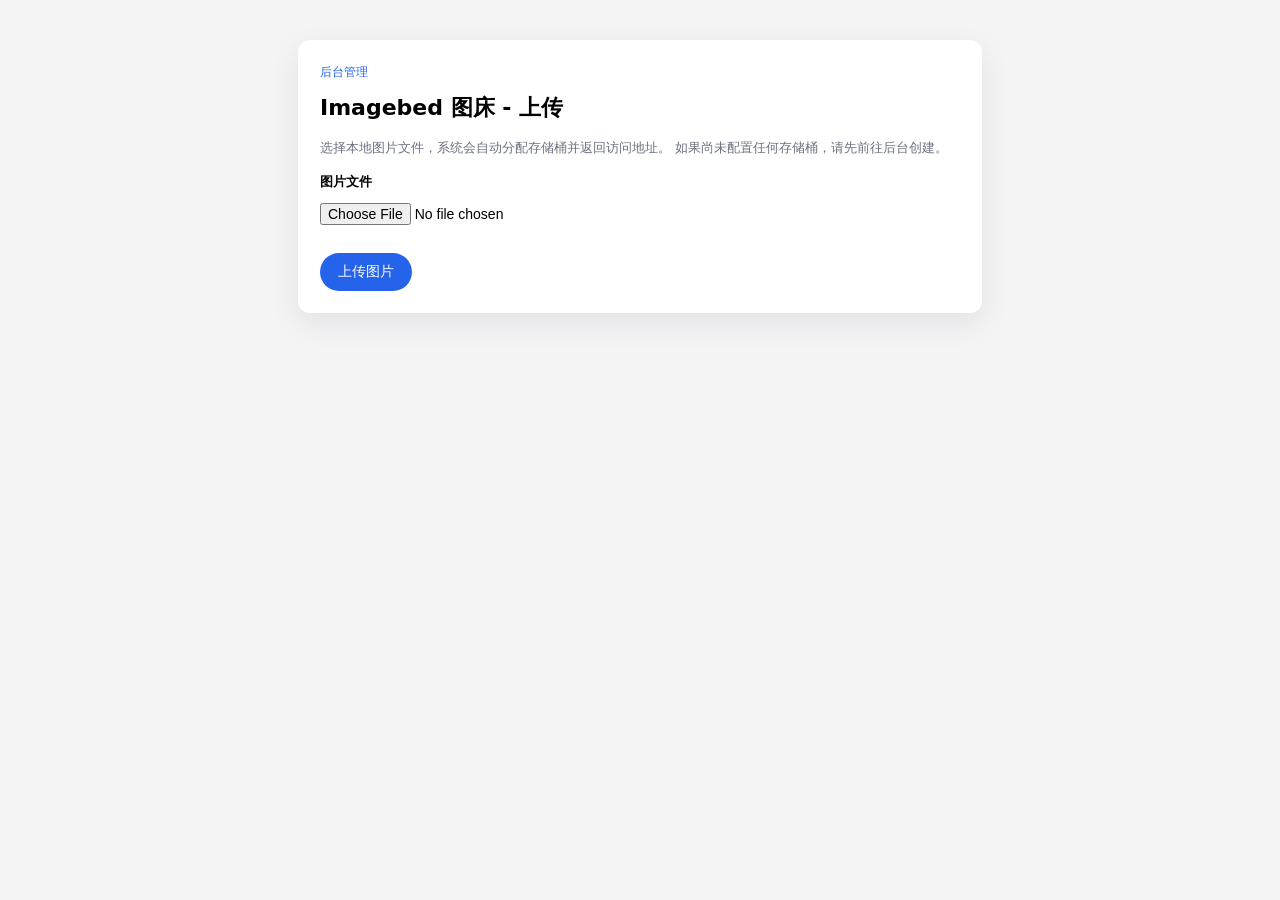
==== web/index.html @ f0b46f97 "feat: lock setup, auto bucket upload & new web pages" ====
<!DOCTYPE html>
<html lang="zh-CN">
<head>
  <meta charset="UTF-8" />
  <title>Imagebed 图床 - 上传</title>
  <meta name="viewport" content="width=device-width, initial-scale=1" />
  <style>
    body {
      margin: 0;
      padding: 40px 16px;
      font-family: -apple-system, BlinkMacSystemFont, "Segoe UI", system-ui, sans-serif;
      background: #f4f4f5;
    }
    .container {
      max-width: 640px;
      margin: 0 auto;
      background: #fff;
      border-radius: 12px;
      padding: 24px 22px 22px;
      box-shadow: 0 10px 30px rgba(15, 23, 42, 0.08);
    }
    h1 {
      margin: 0 0 16px;
      font-size: 22px;
    }
    .desc {
      font-size: 13px;
      color: #6b7280;
      margin-bottom: 16px;
    }
    label {
      display: block;
      margin-top: 12px;
      font-size: 13px;
      font-weight: 600;
    }
    input[type="file"] {
      width: 100%;
      margin-top: 4px;
      padding: 8px 0;
      font-size: 14px;
    }
    button {
      margin-top: 20px;
      padding: 10px 18px;
      border-radius: 999px;
      border: none;
      background: #2563eb;
      color: #fff;
      font-size: 14px;
      cursor: pointer;
    }
    button[disabled] {
      opacity: .6;
      cursor: default;
    }
    .top-links {
      font-size: 12px;
      margin-bottom: 12px;
    }
    .top-links a {
      color: #2563eb;
      text-decoration: none;
      margin-right: 12px;
    }
    .msg {
      margin-top: 12px;
      font-size: 13px;
      display: none;
    }
    .msg.error { color: #b91c1c; }
    .msg.success { color: #15803d; }
    .result-url {
      margin-top: 6px;
      font-size: 12px;
      color: #111827;
      word-break: break-all;
    }
  </style>
</head>
<body>
  <div class="container">
    <div class="top-links">
      <a href="/admin/">后台管理</a>
    </div>
    <h1>Imagebed 图床 - 上传</h1>
    <p class="desc">
      选择本地图片文件，系统会自动分配存储桶并返回访问地址。
      如果尚未配置任何存储桶，请先前往后台创建。
    </p>

    <div id="msg" class="msg"></div>
    <div id="result" class="result-url"></div>

    <form id="upload-form">
      <label for="file">图片文件</label>
      <input id="file" name="file" type="file" accept="image/*" required />
      <button type="submit" id="btn-upload">上传图片</button>
    </form>
  </div>

  <script>
    const form = document.getElementById("upload-form");
    const fileInput = document.getElementById("file");
    const msg = document.getElementById("msg");
    const result = document.getElementById("result");
    const btn = document.getElementById("btn-upload");

    function show(type, text) {
      msg.textContent = text;
      msg.className = "msg " + type;
      msg.style.display = "block";
    }

    form.addEventListener("submit", async (e) => {
      e.preventDefault();
      msg.style.display = "none";
      result.textContent = "";

      if (!fileInput.files || fileInput.files.length === 0) {
        show("error", "请先选择要上传的图片文件。");
        return;
      }

      const fd = new FormData();
      fd.append("file", fileInput.files[0]);

      btn.disabled = true;
      btn.textContent = "上传中...";

      try {
        const res = await fetch("/api/upload", {
          method: "POST",
          body: fd,
        });
        const json = await res.json().catch(() => ({}));

        if (!res.ok) {
          if (json.error === "no_bucket_available") {
            show("error", "暂无可用存储桶，请先在后台创建一个存储桶。");
          } else {
            show("error", json.error || "上传失败，请稍后重试。");
          }
        } else {
          const url = json.url || json.link || "";
          show("success", "上传成功！");
          if (url) {
            result.textContent = "访问地址：" + url;
          }
        }
      } catch (err) {
        show("error", "上传失败：" + err);
      } finally {
        btn.disabled = false;
        btn.textContent = "上传图片";
      }
    });
  </script>
</body>
</html>
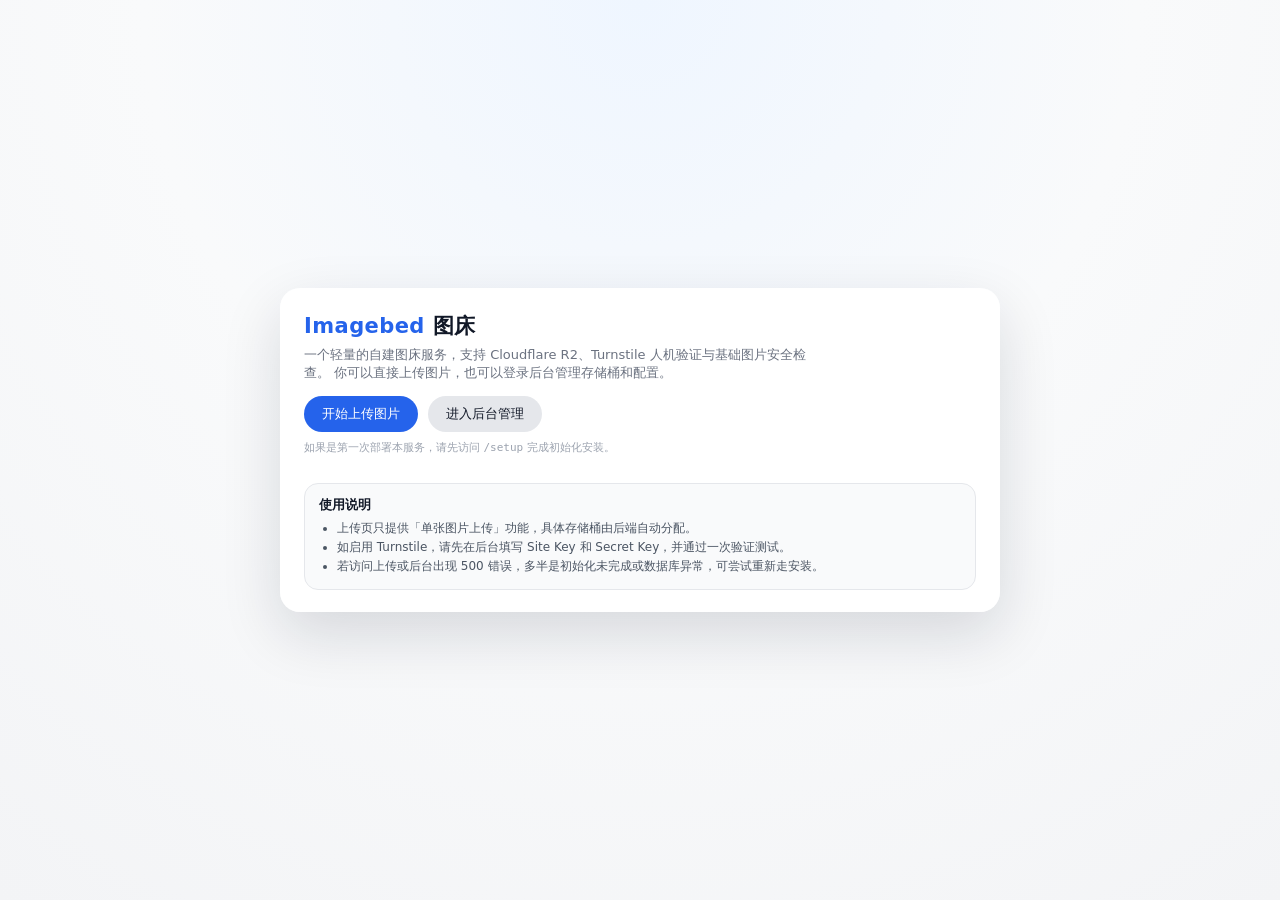
==== commit 7e76751c: "feat: modern admin ui & upload page, remove public_base_url" ====
--- a/web/index.html
+++ b/web/index.html
@@ -2,159 +2,125 @@
 <html lang="zh-CN">
 <head>
   <meta charset="UTF-8" />
-  <title>Imagebed 图床 - 上传</title>
+  <title>Imagebed 图床</title>
   <meta name="viewport" content="width=device-width, initial-scale=1" />
   <style>
+    * { box-sizing: border-box; }
     body {
       margin: 0;
-      padding: 40px 16px;
-      font-family: -apple-system, BlinkMacSystemFont, "Segoe UI", system-ui, sans-serif;
-      background: #f4f4f5;
+      min-height: 100vh;
+      font-family: -apple-system,BlinkMacSystemFont,"Segoe UI",system-ui,sans-serif;
+      background: radial-gradient(circle at top, #eff6ff 0, #f9fafb 45%, #f3f4f6 100%);
+      display: flex;
+      align-items: center;
+      justify-content: center;
+      padding: 24px 12px;
+      color: #111827;
     }
-    .container {
-      max-width: 640px;
-      margin: 0 auto;
-      background: #fff;
-      border-radius: 12px;
-      padding: 24px 22px 22px;
-      box-shadow: 0 10px 30px rgba(15, 23, 42, 0.08);
+    .shell {
+      width: 100%;
+      max-width: 720px;
+      background: rgba(255,255,255,0.96);
+      border-radius: 20px;
+      box-shadow: 0 22px 60px rgba(15,23,42,0.14);
+      padding: 24px 24px 22px;
+      display: flex;
+      flex-direction: column;
+      gap: 18px;
     }
-    h1 {
-      margin: 0 0 16px;
-      font-size: 22px;
+    .logo {
+      font-size: 21px;
+      font-weight: 700;
+      letter-spacing: .02em;
     }
-    .desc {
+    .logo span { color: #2563eb; }
+    .subtitle {
       font-size: 13px;
       color: #6b7280;
-      margin-bottom: 16px;
+      max-width: 520px;
+      margin-top: 6px;
     }
-    label {
-      display: block;
-      margin-top: 12px;
+    .actions {
+      margin-top: 14px;
+      display: flex;
+      flex-wrap: wrap;
+      gap: 10px;
+    }
+    .btn {
+      border: none;
+      border-radius: 999px;
+      padding: 9px 18px;
+      font-size: 13px;
+      font-weight: 500;
+      cursor: pointer;
+      text-decoration: none;
+      display: inline-flex;
+      align-items: center;
+      justify-content: center;
+      gap: 6px;
+    }
+    .btn-primary {
+      background: #2563eb;
+      color: #fff;
+    }
+    .btn-secondary {
+      background: #e5e7eb;
+      color: #111827;
+    }
+    .hint {
+      margin-top: 8px;
+      font-size: 11px;
+      color: #9ca3af;
+    }
+    .panel {
+      margin-top: 10px;
+      border-radius: 14px;
+      border: 1px solid #e5e7eb;
+      background: #f9fafb;
+      padding: 12px 14px;
+      font-size: 12px;
+      color: #4b5563;
+    }
+    .panel h3 {
+      margin: 0 0 6px;
       font-size: 13px;
       font-weight: 600;
+      color: #111827;
     }
-    input[type="file"] {
-      width: 100%;
-      margin-top: 4px;
-      padding: 8px 0;
-      font-size: 14px;
+    .panel ul {
+      margin: 4px 0 0;
+      padding-left: 18px;
     }
-    button {
-      margin-top: 20px;
-      padding: 10px 18px;
-      border-radius: 999px;
-      border: none;
-      background: #2563eb;
-      color: #fff;
-      font-size: 14px;
-      cursor: pointer;
-    }
-    button[disabled] {
-      opacity: .6;
-      cursor: default;
-    }
-    .top-links {
-      font-size: 12px;
-      margin-bottom: 12px;
-    }
-    .top-links a {
-      color: #2563eb;
-      text-decoration: none;
-      margin-right: 12px;
-    }
-    .msg {
-      margin-top: 12px;
-      font-size: 13px;
-      display: none;
-    }
-    .msg.error { color: #b91c1c; }
-    .msg.success { color: #15803d; }
-    .result-url {
-      margin-top: 6px;
-      font-size: 12px;
-      color: #111827;
-      word-break: break-all;
-    }
+    .panel li { margin: 2px 0; }
   </style>
 </head>
 <body>
-  <div class="container">
-    <div class="top-links">
-      <a href="/admin/">后台管理</a>
+<div class="shell">
+  <div>
+    <div class="logo"><span>Imagebed</span> 图床</div>
+    <div class="subtitle">
+      一个轻量的自建图床服务，支持 Cloudflare R2、Turnstile 人机验证与基础图片安全检查。
+      你可以直接上传图片，也可以登录后台管理存储桶和配置。
     </div>
-    <h1>Imagebed 图床 - 上传</h1>
-    <p class="desc">
-      选择本地图片文件，系统会自动分配存储桶并返回访问地址。
-      如果尚未配置任何存储桶，请先前往后台创建。
-    </p>
 
-    <div id="msg" class="msg"></div>
-    <div id="result" class="result-url"></div>
+    <div class="actions">
+      <a class="btn btn-primary" href="/upload/">开始上传图片</a>
+      <a class="btn btn-secondary" href="/admin/">进入后台管理</a>
+    </div>
 
-    <form id="upload-form">
-      <label for="file">图片文件</label>
-      <input id="file" name="file" type="file" accept="image/*" required />
-      <button type="submit" id="btn-upload">上传图片</button>
-    </form>
+    <div class="hint">
+      如果是第一次部署本服务，请先访问 <code>/setup</code> 完成初始化安装。
+    </div>
   </div>
 
-  <script>
-    const form = document.getElementById("upload-form");
-    const fileInput = document.getElementById("file");
-    const msg = document.getElementById("msg");
-    const result = document.getElementById("result");
-    const btn = document.getElementById("btn-upload");
-
-    function show(type, text) {
-      msg.textContent = text;
-      msg.className = "msg " + type;
-      msg.style.display = "block";
-    }
-
-    form.addEventListener("submit", async (e) => {
-      e.preventDefault();
-      msg.style.display = "none";
-      result.textContent = "";
-
-      if (!fileInput.files || fileInput.files.length === 0) {
-        show("error", "请先选择要上传的图片文件。");
-        return;
-      }
-
-      const fd = new FormData();
-      fd.append("file", fileInput.files[0]);
-
-      btn.disabled = true;
-      btn.textContent = "上传中...";
-
-      try {
-        const res = await fetch("/api/upload", {
-          method: "POST",
-          body: fd,
-        });
-        const json = await res.json().catch(() => ({}));
-
-        if (!res.ok) {
-          if (json.error === "no_bucket_available") {
-            show("error", "暂无可用存储桶，请先在后台创建一个存储桶。");
-          } else {
-            show("error", json.error || "上传失败，请稍后重试。");
-          }
-        } else {
-          const url = json.url || json.link || "";
-          show("success", "上传成功！");
-          if (url) {
-            result.textContent = "访问地址：" + url;
-          }
-        }
-      } catch (err) {
-        show("error", "上传失败：" + err);
-      } finally {
-        btn.disabled = false;
-        btn.textContent = "上传图片";
-      }
-    });
-  </script>
+  <div class="panel">
+    <h3>使用说明</h3>
+    <ul>
+      <li>上传页只提供「单张图片上传」功能，具体存储桶由后端自动分配。</li>
+      <li>如启用 Turnstile，请先在后台填写 Site Key 和 Secret Key，并通过一次验证测试。</li>
+      <li>若访问上传或后台出现 500 错误，多半是初始化未完成或数据库异常，可尝试重新走安装。</li>
+    </ul>
+  </div>
+</div>
 </body>
 </html>
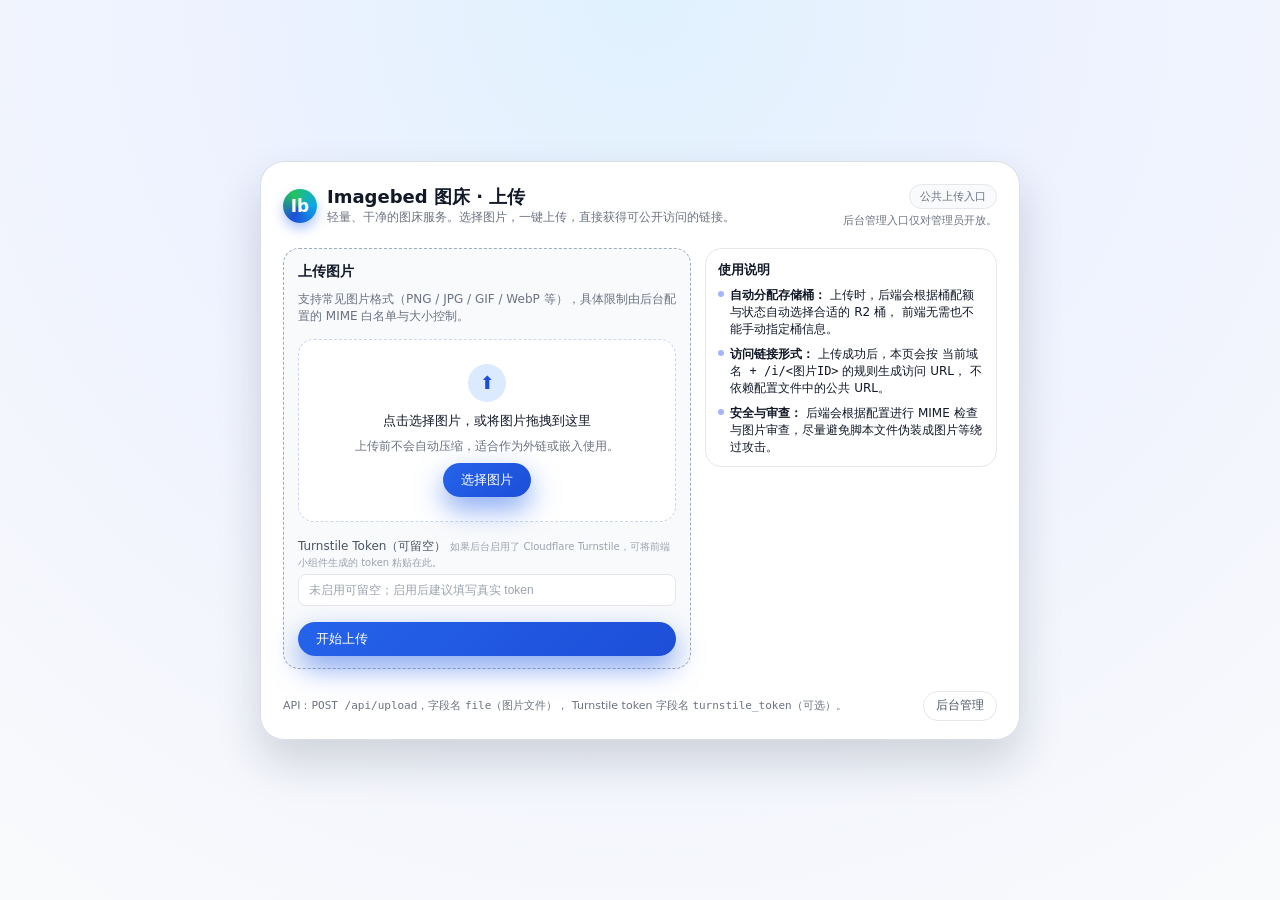
==== commit f9e4d2b8: "refactor: embed web UI and modern admin/setup flows" ====
--- a/web/index.html
+++ b/web/index.html
@@ -2,125 +2,840 @@
 <html lang="zh-CN">
 <head>
   <meta charset="UTF-8" />
-  <title>Imagebed 图床</title>
+  <title>Imagebed 图床 · 上传</title>
   <meta name="viewport" content="width=device-width, initial-scale=1" />
   <style>
+    :root {
+      --bg-gradient: radial-gradient(circle at top, #e0f2fe 0, #eef2ff 40%, #f9fafb 100%);
+      --card-bg: rgba(255, 255, 255, 0.98);
+      --primary: #2563eb;
+      --primary-deep: #1d4ed8;
+      --primary-soft: #dbeafe;
+      --danger: #dc2626;
+      --border-soft: rgba(148, 163, 184, 0.35);
+      --shadow-soft: 0 22px 45px rgba(15, 23, 42, 0.16);
+      --radius-xl: 24px;
+      --radius-lg: 16px;
+      --radius-md: 10px;
+      --text-main: #111827;
+      --text-sub: #6b7280;
+      --transition-fast: 150ms ease-out;
+    }
+
     * { box-sizing: border-box; }
+
+    html, body {
+      margin: 0;
+      padding: 0;
+      height: 100%;
+      font-family: system-ui, -apple-system, BlinkMacSystemFont, "SF Pro SC", "PingFang SC", "Segoe UI", sans-serif;
+      background: var(--bg-gradient);
+      color: var(--text-main);
+    }
+
     body {
-      margin: 0;
-      min-height: 100vh;
-      font-family: -apple-system,BlinkMacSystemFont,"Segoe UI",system-ui,sans-serif;
-      background: radial-gradient(circle at top, #eff6ff 0, #f9fafb 45%, #f3f4f6 100%);
       display: flex;
       align-items: center;
       justify-content: center;
-      padding: 24px 12px;
-      color: #111827;
-    }
+      padding: 16px;
+    }
+
     .shell {
+      max-width: 760px;
       width: 100%;
-      max-width: 720px;
-      background: rgba(255,255,255,0.96);
-      border-radius: 20px;
-      box-shadow: 0 22px 60px rgba(15,23,42,0.14);
-      padding: 24px 24px 22px;
+    }
+
+    .card {
+      background: var(--card-bg);
+      border-radius: var(--radius-xl);
+      border: 1px solid var(--border-soft);
+      box-shadow: var(--shadow-soft);
+      padding: 22px 22px 18px;
       display: flex;
       flex-direction: column;
-      gap: 18px;
-    }
+      gap: 14px;
+    }
+
+    .header-row {
+      display: flex;
+      justify-content: space-between;
+      align-items: center;
+      gap: 10px;
+    }
+
+    .brand {
+      display: flex;
+      align-items: center;
+      gap: 10px;
+    }
+
     .logo {
-      font-size: 21px;
+      width: 34px;
+      height: 34px;
+      border-radius: 999px;
+      background: conic-gradient(from 210deg, #1d4ed8, #22c55e, #0ea5e9, #1d4ed8);
+      display: flex;
+      align-items: center;
+      justify-content: center;
+      color: #fff;
       font-weight: 700;
-      letter-spacing: .02em;
-    }
-    .logo span { color: #2563eb; }
-    .subtitle {
-      font-size: 13px;
-      color: #6b7280;
-      max-width: 520px;
+      font-size: 17px;
+      box-shadow: 0 6px 12px rgba(37, 99, 235, 0.35);
+    }
+
+    .title-main {
+      font-size: 18px;
+      font-weight: 600;
+    }
+
+    .title-sub {
+      font-size: 12px;
+      color: var(--text-sub);
+    }
+
+    .header-right {
+      font-size: 11px;
+      color: var(--text-sub);
+      text-align: right;
+      display: flex;
+      flex-direction: column;
+      gap: 4px;
+      align-items: flex-end;
+    }
+
+    .pill {
+      padding: 4px 10px;
+      border-radius: 999px;
+      border: 1px solid #e5e7eb;
+      background: #f9fafb;
+    }
+
+    .upload-layout {
       margin-top: 6px;
-    }
-    .actions {
-      margin-top: 14px;
-      display: flex;
-      flex-wrap: wrap;
+      display: grid;
+      grid-template-columns: minmax(0, 1.4fr) minmax(0, 1fr);
+      gap: 14px;
+    }
+
+    @media (max-width: 900px) {
+      .upload-layout {
+        grid-template-columns: 1fr;
+      }
+    }
+
+    .dropzone-card {
+      border-radius: var(--radius-lg);
+      border: 1px dashed rgba(148,163,184,0.9);
+      background: #f9fafb;
+      padding: 14px 14px 12px;
+      display: flex;
+      flex-direction: column;
       gap: 10px;
     }
-    .btn {
-      border: none;
+
+    .dropzone-title {
+      font-size: 14px;
+      font-weight: 600;
+    }
+
+    .dropzone-desc {
+      font-size: 12px;
+      color: var(--text-sub);
+    }
+
+    .dropzone {
+      margin-top: 4px;
+      border-radius: 16px;
+      border: 1px dashed #cbd5f5;
+      background: #ffffff;
+      padding: 24px 14px;
+      display: flex;
+      flex-direction: column;
+      gap: 8px;
+      align-items: center;
+      justify-content: center;
+      text-align: center;
+      cursor: pointer;
+      transition: border-color var(--transition-fast),
+                  background-color var(--transition-fast),
+                  transform var(--transition-fast),
+                  box-shadow var(--transition-fast);
+    }
+
+    .dropzone:hover {
+      border-color: #93c5fd;
+      background: #eff6ff;
+      box-shadow: 0 12px 26px rgba(148,163,184,0.25);
+      transform: translateY(-1px);
+    }
+
+    .dropzone.dragover {
+      border-color: var(--primary);
+      background: #e0f2fe;
+      box-shadow: 0 18px 36px rgba(37,99,235,0.35);
+      transform: translateY(-1px);
+    }
+
+    .drop-icon {
+      width: 38px;
+      height: 38px;
       border-radius: 999px;
-      padding: 9px 18px;
+      background: var(--primary-soft);
+      display: flex;
+      align-items: center;
+      justify-content: center;
+      font-size: 18px;
+      color: var(--primary-deep);
+      margin-bottom: 2px;
+    }
+
+    .drop-main-text {
       font-size: 13px;
       font-weight: 500;
+    }
+
+    .drop-sub-text {
+      font-size: 12px;
+      color: var(--text-sub);
+    }
+
+    .file-input {
+      display: none;
+    }
+
+    .btn-primary {
+      height: 34px;
+      border-radius: 999px;
+      border: none;
+      padding: 0 18px;
+      font-size: 13px;
+      font-weight: 500;
+      color: #ffffff;
+      background: linear-gradient(135deg, var(--primary), var(--primary-deep));
       cursor: pointer;
-      text-decoration: none;
       display: inline-flex;
       align-items: center;
+      gap: 6px;
+      box-shadow: 0 12px 28px rgba(37, 99, 235, 0.55);
+      transition: transform var(--transition-fast),
+                  box-shadow var(--transition-fast),
+                  filter var(--transition-fast),
+                  opacity var(--transition-fast);
+    }
+
+    .btn-primary:hover {
+      transform: translateY(-1px);
+      filter: brightness(1.04);
+      box-shadow: 0 16px 34px rgba(37, 99, 235, 0.6);
+    }
+
+    .btn-primary:active {
+      transform: translateY(0);
+      box-shadow: 0 9px 20px rgba(37, 99, 235, 0.5);
+    }
+
+    .btn-primary[disabled] {
+      opacity: 0.6;
+      box-shadow: none;
+      cursor: default;
+      transform: none;
+    }
+
+    .btn-ghost {
+      height: 30px;
+      border-radius: 999px;
+      border: 1px solid #e5e7eb;
+      padding: 0 12px;
+      font-size: 12px;
+      background: #ffffff;
+      color: #4b5563;
+      cursor: pointer;
+      display: inline-flex;
+      align-items: center;
+      gap: 4px;
+      transition: background-color var(--transition-fast),
+                  transform var(--transition-fast);
+    }
+
+    .btn-ghost:hover {
+      background: #f3f4f6;
+      transform: translateY(-0.5px);
+    }
+
+    .field {
+      margin-top: 6px;
+      display: flex;
+      flex-direction: column;
+      gap: 4px;
+      font-size: 12px;
+    }
+
+    label {
+      font-size: 12px;
+      color: #4b5563;
+      font-weight: 500;
+    }
+
+    label small {
+      color: #9ca3af;
+      font-weight: 400;
+    }
+
+    .input {
+      height: 32px;
+      border-radius: 8px;
+      border: 1px solid #e5e7eb;
+      padding: 0 10px;
+      font-size: 12px;
+      background: #ffffff;
+      transition: border-color var(--transition-fast),
+                  box-shadow var(--transition-fast);
+      min-width: 220px;
+    }
+
+    .input:focus {
+      outline: none;
+      border-color: #93c5fd;
+      box-shadow: 0 0 0 1px #bfdbfe;
+    }
+
+    .input::placeholder {
+      color: #9ca3af;
+    }
+
+    .preview {
+      margin-top: 6px;
+      border-radius: 12px;
+      border: 1px solid #e5e7eb;
+      background: #ffffff;
+      padding: 8px 8px 6px;
+      display: none;
+      flex-direction: column;
+      gap: 6px;
+      font-size: 12px;
+    }
+
+    .preview-header {
+      display: flex;
+      justify-content: space-between;
+      align-items: center;
+      gap: 6px;
+    }
+
+    .preview-name {
+      font-weight: 500;
+      overflow: hidden;
+      text-overflow: ellipsis;
+      white-space: nowrap;
+    }
+
+    .preview-meta {
+      font-size: 11px;
+      color: var(--text-sub);
+    }
+
+    .preview-img-wrap {
+      margin-top: 4px;
+      border-radius: 8px;
+      overflow: hidden;
+      max-height: 210px;
+      display: flex;
+      align-items: center;
       justify-content: center;
-      gap: 6px;
-    }
-    .btn-primary {
-      background: #2563eb;
-      color: #fff;
-    }
-    .btn-secondary {
-      background: #e5e7eb;
-      color: #111827;
-    }
-    .hint {
+      background: #f9fafb;
+    }
+
+    .preview-img-wrap img {
+      max-width: 100%;
+      max-height: 210px;
+      display: block;
+    }
+
+    .error-box {
       margin-top: 8px;
-      font-size: 11px;
-      color: #9ca3af;
-    }
-    .panel {
-      margin-top: 10px;
-      border-radius: 14px;
+      display: none;
+      align-items: flex-start;
+      gap: 8px;
+      font-size: 12px;
+      color: var(--danger);
+      background: #fee2e2;
+      border-radius: var(--radius-md);
+      border: 1px solid #fecaca;
+      padding: 8px 10px;
+    }
+
+    .error-box.visible {
+      display: flex;
+    }
+
+    .error-dot {
+      margin-top: 3px;
+      width: 6px;
+      height: 6px;
+      border-radius: 999px;
+      background: var(--danger);
+      flex-shrink: 0;
+    }
+
+    .side-card {
+      border-radius: var(--radius-lg);
       border: 1px solid #e5e7eb;
-      background: #f9fafb;
-      padding: 12px 14px;
-      font-size: 12px;
-      color: #4b5563;
-    }
-    .panel h3 {
-      margin: 0 0 6px;
+      background: #ffffff;
+      padding: 12px 12px 10px;
+      font-size: 12px;
+      display: flex;
+      flex-direction: column;
+      gap: 8px;
+    }
+
+    .side-title {
       font-size: 13px;
       font-weight: 600;
-      color: #111827;
-    }
-    .panel ul {
-      margin: 4px 0 0;
-      padding-left: 18px;
-    }
-    .panel li { margin: 2px 0; }
+    }
+
+    .side-item {
+      display: flex;
+      gap: 6px;
+    }
+
+    .side-dot {
+      margin-top: 4px;
+      width: 6px;
+      height: 6px;
+      border-radius: 999px;
+      background: #a5b4fc;
+      flex-shrink: 0;
+    }
+
+    .result-card {
+      margin-top: 12px;
+      border-radius: var(--radius-lg);
+      border: 1px solid #e5e7eb;
+      background: #ffffff;
+      padding: 10px 10px 9px;
+      font-size: 12px;
+      display: none;
+      flex-direction: column;
+      gap: 5px;
+    }
+
+    .result-title {
+      font-size: 13px;
+      font-weight: 600;
+    }
+
+    .result-row {
+      display: flex;
+      flex-wrap: wrap;
+      gap: 6px;
+      align-items: center;
+      padding-top: 4px;
+    }
+
+    .result-label {
+      color: #6b7280;
+      min-width: 52px;
+    }
+
+    .url-box {
+      flex: 1;
+      min-width: 160px;
+      padding: 4px 8px;
+      border-radius: 8px;
+      background: #f9fafb;
+      border: 1px solid #e5e7eb;
+      font-family: ui-monospace, SFMono-Regular, Menlo, Monaco, Consolas, "Liberation Mono", "Courier New", monospace;
+      font-size: 11px;
+      overflow: hidden;
+      text-overflow: ellipsis;
+      white-space: nowrap;
+    }
+
+    .btn-mini {
+      border-radius: 999px;
+      border: 1px solid #e5e7eb;
+      padding: 3px 8px;
+      font-size: 11px;
+      background: #ffffff;
+      cursor: pointer;
+      transition: background-color var(--transition-fast),
+                  transform var(--transition-fast);
+    }
+
+    .btn-mini:hover {
+      background: #f3f4f6;
+      transform: translateY(-0.5px);
+    }
+
+    .muted {
+      font-size: 11px;
+      color: var(--text-sub);
+    }
+
+    .footer-row {
+      margin-top: 8px;
+      display: flex;
+      justify-content: space-between;
+      align-items: center;
+      gap: 8px;
+      font-size: 11px;
+      color: var(--text-sub);
+      flex-wrap: wrap;
+    }
+
+    a {
+      color: var(--primary-deep);
+      text-decoration: none;
+    }
+
+    a:hover {
+      text-decoration: underline;
+    }
   </style>
 </head>
 <body>
-<div class="shell">
-  <div>
-    <div class="logo"><span>Imagebed</span> 图床</div>
-    <div class="subtitle">
-      一个轻量的自建图床服务，支持 Cloudflare R2、Turnstile 人机验证与基础图片安全检查。
-      你可以直接上传图片，也可以登录后台管理存储桶和配置。
-    </div>
-
-    <div class="actions">
-      <a class="btn btn-primary" href="/upload/">开始上传图片</a>
-      <a class="btn btn-secondary" href="/admin/">进入后台管理</a>
-    </div>
-
-    <div class="hint">
-      如果是第一次部署本服务，请先访问 <code>/setup</code> 完成初始化安装。
+  <div class="shell">
+    <div class="card">
+      <!-- 顶部品牌 + 状态 -->
+      <div class="header-row">
+        <div class="brand">
+          <div class="logo">Ib</div>
+          <div>
+            <div class="title-main">Imagebed 图床 · 上传</div>
+            <div class="title-sub">
+              轻量、干净的图床服务。选择图片，一键上传，直接获得可公开访问的链接。
+            </div>
+          </div>
+        </div>
+        <div class="header-right">
+          <div class="pill">公共上传入口</div>
+          <div>后台管理入口仅对管理员开放。</div>
+        </div>
+      </div>
+
+      <!-- 上传主区域 -->
+      <div class="upload-layout">
+        <!-- 左侧：上传 + 预览 -->
+        <div>
+          <div class="dropzone-card">
+            <div class="dropzone-title">上传图片</div>
+            <div class="dropzone-desc">
+              支持常见图片格式（PNG / JPG / GIF / WebP 等），具体限制由后台配置的 MIME 白名单与大小控制。
+            </div>
+
+            <div class="dropzone" id="dropzone">
+              <div class="drop-icon">⬆</div>
+              <div class="drop-main-text">点击选择图片，或将图片拖拽到这里</div>
+              <div class="drop-sub-text">上传前不会自动压缩，适合作为外链或嵌入使用。</div>
+              <button class="btn-primary" id="btn-select">选择图片</button>
+              <input id="file-input" type="file" class="file-input" accept="image/*" />
+            </div>
+
+            <div class="field">
+              <label for="ts-token">
+                Turnstile Token（可留空）
+                <small>如果后台启用了 Cloudflare Turnstile，可将前端小组件生成的 token 粘贴在此。</small>
+              </label>
+              <input id="ts-token" class="input" placeholder="未启用可留空；启用后建议填写真实 token" />
+            </div>
+
+            <div class="field">
+              <button class="btn-primary" id="btn-upload">开始上传</button>
+            </div>
+
+            <div class="preview" id="preview">
+              <div class="preview-header">
+                <div class="preview-name" id="preview-name"></div>
+                <div class="preview-meta" id="preview-meta"></div>
+              </div>
+              <div class="preview-img-wrap">
+                <img id="preview-img" alt="预览" />
+              </div>
+            </div>
+
+            <div class="error-box" id="error-box">
+              <div class="error-dot"></div>
+              <div id="error-text"></div>
+            </div>
+          </div>
+        </div>
+
+        <!-- 右侧：说明 / 结果 -->
+        <div>
+          <div class="side-card">
+            <div class="side-title">使用说明</div>
+
+            <div class="side-item">
+              <div class="side-dot"></div>
+              <div>
+                <strong>自动分配存储桶：</strong> 上传时，后端会根据桶配额与状态自动选择合适的 R2 桶，
+                前端无需也不能手动指定桶信息。
+              </div>
+            </div>
+
+            <div class="side-item">
+              <div class="side-dot"></div>
+              <div>
+                <strong>访问链接形式：</strong>
+                上传成功后，本页会按 <code>当前域名 + /i/&lt;图片ID&gt;</code> 的规则生成访问 URL，
+                不依赖配置文件中的公共 URL。
+              </div>
+            </div>
+
+            <div class="side-item">
+              <div class="side-dot"></div>
+              <div>
+                <strong>安全与审查：</strong>
+                后端会根据配置进行 MIME 检查与图片审查，尽量避免脚本文件伪装成图片等绕过攻击。
+              </div>
+            </div>
+
+          </div>
+
+          <div class="result-card" id="result-card">
+            <div class="result-title">上传结果</div>
+
+            <div class="result-row">
+              <div class="result-label">文件名</div>
+              <div class="url-box" id="res-filename"></div>
+            </div>
+
+            <div class="result-row">
+              <div class="result-label">访问链接</div>
+              <div class="url-box" id="res-url"></div>
+              <button class="btn-mini" id="btn-copy-url">复制</button>
+              <button class="btn-mini" id="btn-open-url">打开</button>
+            </div>
+
+            <div class="result-row">
+              <div class="result-label">说明</div>
+              <div class="muted">
+                链接基于当前访问域名构造，例如
+                <code>https://当前域名/i/&lt;id&gt;</code>。如改变域名，只需更新前端访问域名即可。
+              </div>
+            </div>
+          </div>
+        </div>
+      </div>
+
+      <!-- 底部 -->
+      <div class="footer-row">
+        <div class="muted">
+          API：<code>POST /api/upload</code>，字段名 <code>file</code>（图片文件），
+          Turnstile token 字段名 <code>turnstile_token</code>（可选）。
+        </div>
+        <button class="btn-ghost" id="btn-goto-admin">
+          后台管理
+        </button>
+      </div>
     </div>
   </div>
 
-  <div class="panel">
-    <h3>使用说明</h3>
-    <ul>
-      <li>上传页只提供「单张图片上传」功能，具体存储桶由后端自动分配。</li>
-      <li>如启用 Turnstile，请先在后台填写 Site Key 和 Secret Key，并通过一次验证测试。</li>
-      <li>若访问上传或后台出现 500 错误，多半是初始化未完成或数据库异常，可尝试重新走安装。</li>
-    </ul>
-  </div>
-</div>
+  <script>
+    const dropzone = document.getElementById("dropzone");
+    const fileInput = document.getElementById("file-input");
+    const btnSelect = document.getElementById("btn-select");
+    const btnUpload = document.getElementById("btn-upload");
+    const tsTokenInput = document.getElementById("ts-token");
+
+    const preview = document.getElementById("preview");
+    const previewImg = document.getElementById("preview-img");
+    const previewName = document.getElementById("preview-name");
+    const previewMeta = document.getElementById("preview-meta");
+
+    const errorBox = document.getElementById("error-box");
+    const errorText = document.getElementById("error-text");
+
+    const resultCard = document.getElementById("result-card");
+    const resFilename = document.getElementById("res-filename");
+    const resUrl = document.getElementById("res-url");
+    const btnCopyUrl = document.getElementById("btn-copy-url");
+    const btnOpenUrl = document.getElementById("btn-open-url");
+    const btnGotoAdmin = document.getElementById("btn-goto-admin");
+
+    btnGotoAdmin.addEventListener("click", () => {
+      // 交给 /admin/ 登录页处理
+      window.location.href = "/admin/";
+    });
+
+    function showError(msg) {
+      if (!msg) {
+        errorBox.classList.remove("visible");
+        errorText.textContent = "";
+        return;
+      }
+      errorBox.classList.add("visible");
+      errorText.textContent = msg;
+    }
+
+    function formatSize(bytes) {
+      if (!bytes && bytes !== 0) return "";
+      const kb = bytes / 1024;
+      if (kb < 1024) return kb.toFixed(1) + " KB";
+      return (kb / 1024).toFixed(2) + " MB";
+    }
+
+    function resetResult() {
+      resultCard.style.display = "none";
+      resFilename.textContent = "";
+      resUrl.textContent = "";
+    }
+
+    function updatePreview(file) {
+      if (!file) {
+        preview.style.display = "none";
+        previewImg.src = "";
+        previewName.textContent = "";
+        previewMeta.textContent = "";
+        return;
+      }
+      preview.style.display = "flex";
+      previewName.textContent = file.name || "(未命名)";
+      previewMeta.textContent = formatSize(file.size) + " · " + (file.type || "未知类型");
+
+      if (file.type.startsWith("image/")) {
+        const url = URL.createObjectURL(file);
+        previewImg.src = url;
+      } else {
+        previewImg.src = "";
+      }
+    }
+
+    function getSelectedFile() {
+      return fileInput.files && fileInput.files[0];
+    }
+
+    function selectFile() {
+      fileInput.click();
+    }
+
+    btnSelect.addEventListener("click", (e) => {
+      e.preventDefault();
+      selectFile();
+    });
+
+    fileInput.addEventListener("change", () => {
+      showError("");
+      resetResult();
+      updatePreview(getSelectedFile());
+    });
+
+    dropzone.addEventListener("click", (e) => {
+      // 避免点击按钮时再次触发
+      if (e.target === btnSelect) return;
+      selectFile();
+    });
+
+    dropzone.addEventListener("dragenter", (e) => {
+      e.preventDefault();
+      e.stopPropagation();
+      dropzone.classList.add("dragover");
+    });
+
+    dropzone.addEventListener("dragover", (e) => {
+      e.preventDefault();
+      e.stopPropagation();
+      dropzone.classList.add("dragover");
+    });
+
+    dropzone.addEventListener("dragleave", (e) => {
+      e.preventDefault();
+      e.stopPropagation();
+      dropzone.classList.remove("dragover");
+    });
+
+    dropzone.addEventListener("drop", (e) => {
+      e.preventDefault();
+      e.stopPropagation();
+      dropzone.classList.remove("dragover");
+      if (e.dataTransfer && e.dataTransfer.files && e.dataTransfer.files[0]) {
+        fileInput.files = e.dataTransfer.files;
+        showError("");
+        resetResult();
+        updatePreview(getSelectedFile());
+      }
+    });
+
+    function buildImageURL(id, providedUrl) {
+      if (providedUrl) return providedUrl;
+      if (!id) return "";
+      const origin = window.location.origin || "";
+      return origin + "/i/" + encodeURIComponent(id);
+    }
+
+    btnUpload.addEventListener("click", async () => {
+      showError("");
+      resetResult();
+
+      const file = getSelectedFile();
+      if (!file) {
+        showError("请先选择一张要上传的图片。");
+        return;
+      }
+
+      const form = new FormData();
+      form.append("file", file);
+      const token = tsTokenInput.value.trim();
+      if (token) {
+        // 与后端 Turnstile 中间件约定的字段名
+        form.append("turnstile_token", token);
+      }
+
+      btnUpload.disabled = true;
+      btnUpload.textContent = "上传中…";
+
+      try {
+        const resp = await fetch("/api/upload", {
+          method: "POST",
+          body: form,
+          credentials: "include"
+        });
+
+        const data = await resp.json().catch(() => ({}));
+
+        if (!resp.ok) {
+          showError("上传失败：" + (data.detail || data.error || resp.status));
+          return;
+        }
+
+        const id = data.id || data.image_id || data.uuid;
+        const url = buildImageURL(id, data.url);
+
+        if (!id || !url) {
+          showError("上传成功，但未能解析返回的图片 ID / 链接。");
+          return;
+        }
+
+        resFilename.textContent = file.name || "(未命名)";
+        resUrl.textContent = url;
+        resUrl.title = url;
+        resultCard.style.display = "flex";
+      } catch (e) {
+        showError("请求失败：" + e.message);
+      } finally {
+        btnUpload.disabled = false;
+        btnUpload.textContent = "开始上传";
+      }
+    });
+
+    btnCopyUrl.addEventListener("click", async () => {
+      const url = resUrl.textContent.trim();
+      if (!url) return;
+      try {
+        await navigator.clipboard.writeText(url);
+        const old = btnCopyUrl.textContent;
+        btnCopyUrl.textContent = "已复制";
+        setTimeout(() => { btnCopyUrl.textContent = old; }, 1200);
+      } catch (_) {
+        // 忽略剪贴板错误
+      }
+    });
+
+    btnOpenUrl.addEventListener("click", () => {
+      const url = resUrl.textContent.trim();
+      if (!url) return;
+      window.open(url, "_blank");
+    });
+  </script>
 </body>
-</html>
+</html>
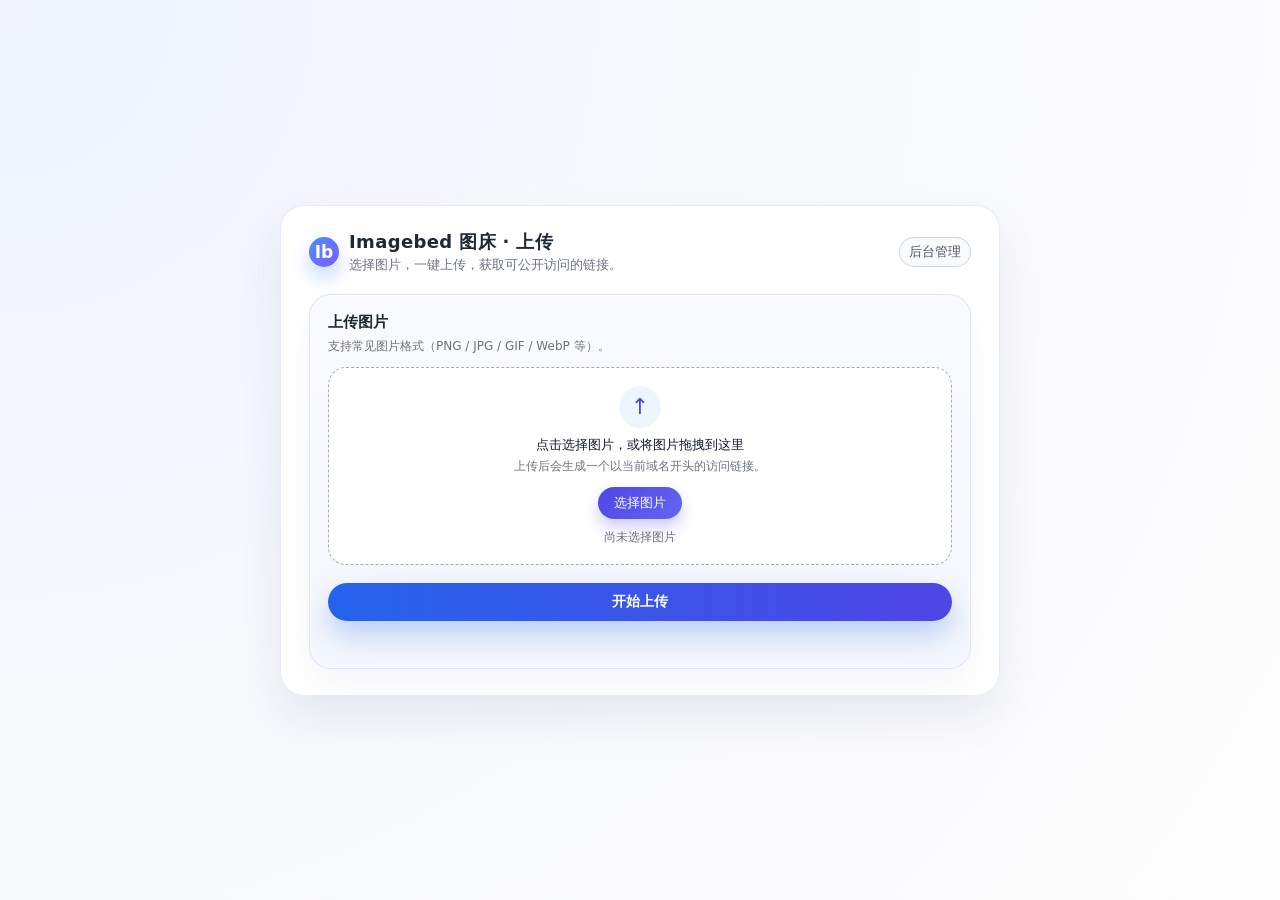
==== commit d4d70608: "feat: new upload UI and admin auth, embed web assets" ====
--- a/web/index.html
+++ b/web/index.html
@@ -5,836 +5,427 @@
   <title>Imagebed 图床 · 上传</title>
   <meta name="viewport" content="width=device-width, initial-scale=1" />
   <style>
-    :root {
-      --bg-gradient: radial-gradient(circle at top, #e0f2fe 0, #eef2ff 40%, #f9fafb 100%);
-      --card-bg: rgba(255, 255, 255, 0.98);
-      --primary: #2563eb;
-      --primary-deep: #1d4ed8;
-      --primary-soft: #dbeafe;
-      --danger: #dc2626;
-      --border-soft: rgba(148, 163, 184, 0.35);
-      --shadow-soft: 0 22px 45px rgba(15, 23, 42, 0.16);
-      --radius-xl: 24px;
-      --radius-lg: 16px;
-      --radius-md: 10px;
-      --text-main: #111827;
-      --text-sub: #6b7280;
-      --transition-fast: 150ms ease-out;
-    }
-
-    * { box-sizing: border-box; }
-
-    html, body {
+    * {
+      box-sizing: border-box;
       margin: 0;
       padding: 0;
-      height: 100%;
-      font-family: system-ui, -apple-system, BlinkMacSystemFont, "SF Pro SC", "PingFang SC", "Segoe UI", sans-serif;
-      background: var(--bg-gradient);
-      color: var(--text-main);
-    }
-
+    }
     body {
+      min-height: 100vh;
+      font-family: -apple-system, BlinkMacSystemFont, "SF Pro Text", system-ui,
+        "Segoe UI", Roboto, "Helvetica Neue", Arial, "PingFang SC", "Microsoft Yahei", sans-serif;
+      background: radial-gradient(circle at top left, #eef3ff, #f7f8fc 45%, #fdfdfd 100%);
+      color: #1f2933;
       display: flex;
       align-items: center;
       justify-content: center;
-      padding: 16px;
-    }
-
+      padding: 32px 16px;
+    }
     .shell {
-      max-width: 760px;
       width: 100%;
-    }
-
-    .card {
-      background: var(--card-bg);
-      border-radius: var(--radius-xl);
-      border: 1px solid var(--border-soft);
-      box-shadow: var(--shadow-soft);
-      padding: 22px 22px 18px;
-      display: flex;
-      flex-direction: column;
-      gap: 14px;
+      max-width: 720px;
+      background: rgba(255, 255, 255, 0.96);
+      border-radius: 24px;
+      box-shadow: 0 22px 45px rgba(15, 35, 95, 0.08);
+      padding: 24px 28px 26px;
+      backdrop-filter: blur(14px);
+      border: 1px solid rgba(226, 232, 255, 0.9);
     }
 
     .header-row {
       display: flex;
+      align-items: center;
       justify-content: space-between;
+      gap: 16px;
+      margin-bottom: 20px;
+    }
+    .brand {
+      display: flex;
       align-items: center;
       gap: 10px;
     }
-
-    .brand {
-      display: flex;
-      align-items: center;
-      gap: 10px;
-    }
-
-    .logo {
-      width: 34px;
-      height: 34px;
-      border-radius: 999px;
-      background: conic-gradient(from 210deg, #1d4ed8, #22c55e, #0ea5e9, #1d4ed8);
+    .brand-logo {
+      width: 30px;
+      height: 30px;
+      border-radius: 999px;
+      background: linear-gradient(135deg, #4f8cff, #7b5cff);
       display: flex;
       align-items: center;
       justify-content: center;
       color: #fff;
+      font-size: 17px;
       font-weight: 700;
-      font-size: 17px;
-      box-shadow: 0 6px 12px rgba(37, 99, 235, 0.35);
-    }
-
-    .title-main {
+      box-shadow: 0 10px 20px rgba(79, 140, 255, 0.35);
+    }
+    .brand-text-main {
       font-size: 18px;
+      font-weight: 650;
+      letter-spacing: 0.02em;
+    }
+    .brand-text-sub {
+      font-size: 13px;
+      color: #6b7280;
+      margin-top: 2px;
+    }
+    .header-right {
+      display: flex;
+      align-items: center;
+      gap: 10px;
+      font-size: 13px;
+    }
+    .header-link {
+      padding: 5px 9px;
+      border-radius: 999px;
+      border: 1px solid rgba(148, 163, 184, 0.4);
+      color: #4b5563;
+      text-decoration: none;
+      background: rgba(248, 250, 252, 0.95);
+      display: inline-flex;
+      align-items: center;
+      gap: 6px;
+    }
+    .header-link:hover {
+      background: #e5edff;
+      border-color: #c7d2fe;
+      color: #1f2937;
+    }
+
+    .upload-card {
+      border-radius: 22px;
+      padding: 18px 18px 20px;
+      background: linear-gradient(
+        180deg,
+        rgba(248, 250, 255, 0.96),
+        rgba(244, 246, 252, 0.96)
+      );
+      border: 1px solid rgba(216, 227, 255, 0.95);
+      box-shadow: inset 0 0 0 1px rgba(255, 255, 255, 0.7),
+        0 16px 32px rgba(15, 35, 95, 0.04);
+    }
+
+    .section-title {
+      font-size: 15px;
       font-weight: 600;
-    }
-
-    .title-sub {
-      font-size: 12px;
-      color: var(--text-sub);
-    }
-
-    .header-right {
-      font-size: 11px;
-      color: var(--text-sub);
-      text-align: right;
+      margin-bottom: 6px;
+      display: flex;
+      align-items: center;
+      gap: 6px;
+    }
+    .section-sub {
+      font-size: 12px;
+      color: #6b7280;
+      margin-bottom: 12px;
+    }
+
+    .dropzone {
+      margin-top: 8px;
+      border-radius: 18px;
+      border: 1px dashed rgba(148, 163, 184, 0.9);
+      background: rgba(255, 255, 255, 0.95);
+      min-height: 180px;
       display: flex;
       flex-direction: column;
-      gap: 4px;
-      align-items: flex-end;
-    }
-
-    .pill {
-      padding: 4px 10px;
-      border-radius: 999px;
-      border: 1px solid #e5e7eb;
-      background: #f9fafb;
-    }
-
-    .upload-layout {
-      margin-top: 6px;
-      display: grid;
-      grid-template-columns: minmax(0, 1.4fr) minmax(0, 1fr);
-      gap: 14px;
-    }
-
-    @media (max-width: 900px) {
-      .upload-layout {
-        grid-template-columns: 1fr;
-      }
-    }
-
-    .dropzone-card {
-      border-radius: var(--radius-lg);
-      border: 1px dashed rgba(148,163,184,0.9);
-      background: #f9fafb;
-      padding: 14px 14px 12px;
-      display: flex;
-      flex-direction: column;
-      gap: 10px;
-    }
-
+      align-items: center;
+      justify-content: center;
+      text-align: center;
+      padding: 18px 14px;
+      cursor: pointer;
+      transition: border-color 0.15s ease, background 0.15s ease,
+        transform 0.08s ease;
+    }
+    .dropzone:hover {
+      border-color: #4f46e5;
+      background: #f5f7ff;
+      transform: translateY(-1px);
+    }
+    .dropzone-icon {
+      width: 42px;
+      height: 42px;
+      border-radius: 999px;
+      background: rgba(79, 140, 255, 0.09);
+      display: flex;
+      align-items: center;
+      justify-content: center;
+      color: #4f46e5;
+      margin-bottom: 8px;
+      font-size: 22px;
+    }
     .dropzone-title {
+      font-size: 13px;
+      font-weight: 500;
+      margin-bottom: 4px;
+      color: #111827;
+    }
+    .dropzone-sub {
+      font-size: 12px;
+      color: #6b7280;
+      margin-bottom: 12px;
+    }
+
+    .btn-choose {
+      padding: 7px 16px;
+      border-radius: 999px;
+      border: none;
+      background: linear-gradient(135deg, #4f46e5, #6366f1);
+      color: #fff;
+      font-size: 13px;
+      font-weight: 500;
+      cursor: pointer;
+      box-shadow: 0 8px 16px rgba(79, 70, 229, 0.28);
+      display: inline-flex;
+      align-items: center;
+      gap: 6px;
+    }
+    .btn-choose:hover {
+      filter: brightness(1.04);
+      transform: translateY(-0.5px);
+    }
+
+    .file-name {
+      margin-top: 10px;
+      font-size: 12px;
+      color: #6b7280;
+      max-width: 100%;
+      word-break: break-all;
+    }
+
+    .btn-upload {
+      margin-top: 18px;
+      width: 100%;
+      padding: 10px 14px;
+      border-radius: 999px;
+      border: none;
+      background: linear-gradient(90deg, #2563eb, #4f46e5);
+      color: #fff;
       font-size: 14px;
       font-weight: 600;
-    }
-
-    .dropzone-desc {
-      font-size: 12px;
-      color: var(--text-sub);
-    }
-
-    .dropzone {
-      margin-top: 4px;
-      border-radius: 16px;
-      border: 1px dashed #cbd5f5;
-      background: #ffffff;
-      padding: 24px 14px;
-      display: flex;
-      flex-direction: column;
+      cursor: pointer;
+      box-shadow: 0 14px 28px rgba(37, 99, 235, 0.28);
+      display: flex;
+      align-items: center;
+      justify-content: center;
       gap: 8px;
-      align-items: center;
-      justify-content: center;
-      text-align: center;
+    }
+    .btn-upload:disabled {
+      opacity: 0.6;
+      cursor: default;
+      box-shadow: none;
+    }
+
+    .status-line {
+      margin-top: 10px;
+      font-size: 12px;
+      color: #6b7280;
+      min-height: 17px;
+    }
+    .status-line strong {
+      color: #111827;
+    }
+
+    .result-box {
+      margin-top: 12px;
+      padding: 10px 10px 9px;
+      border-radius: 14px;
+      border: 1px solid rgba(191, 219, 254, 0.9);
+      background: #eff6ff;
+      font-size: 12px;
+    }
+    .result-label {
+      color: #1d4ed8;
+      font-weight: 600;
+      margin-bottom: 4px;
+    }
+    .result-url-row {
+      display: flex;
+      gap: 8px;
+      align-items: center;
+    }
+    .result-input {
+      flex: 1;
+      padding: 6px 8px;
+      border-radius: 9px;
+      border: 1px solid rgba(148, 163, 184, 0.7);
+      font-size: 12px;
+      background: white;
+      color: #111827;
+    }
+    .btn-copy {
+      padding: 6px 9px;
+      border-radius: 999px;
+      border: none;
+      background: #2563eb;
+      color: white;
+      font-size: 11px;
       cursor: pointer;
-      transition: border-color var(--transition-fast),
-                  background-color var(--transition-fast),
-                  transform var(--transition-fast),
-                  box-shadow var(--transition-fast);
-    }
-
-    .dropzone:hover {
-      border-color: #93c5fd;
-      background: #eff6ff;
-      box-shadow: 0 12px 26px rgba(148,163,184,0.25);
-      transform: translateY(-1px);
-    }
-
-    .dropzone.dragover {
-      border-color: var(--primary);
-      background: #e0f2fe;
-      box-shadow: 0 18px 36px rgba(37,99,235,0.35);
-      transform: translateY(-1px);
-    }
-
-    .drop-icon {
-      width: 38px;
-      height: 38px;
-      border-radius: 999px;
-      background: var(--primary-soft);
-      display: flex;
-      align-items: center;
-      justify-content: center;
-      font-size: 18px;
-      color: var(--primary-deep);
-      margin-bottom: 2px;
-    }
-
-    .drop-main-text {
-      font-size: 13px;
-      font-weight: 500;
-    }
-
-    .drop-sub-text {
-      font-size: 12px;
-      color: var(--text-sub);
-    }
-
-    .file-input {
+    }
+    .btn-copy:hover {
+      filter: brightness(1.05);
+    }
+
+    input[type="file"] {
       display: none;
     }
 
-    .btn-primary {
-      height: 34px;
-      border-radius: 999px;
-      border: none;
-      padding: 0 18px;
-      font-size: 13px;
-      font-weight: 500;
-      color: #ffffff;
-      background: linear-gradient(135deg, var(--primary), var(--primary-deep));
-      cursor: pointer;
-      display: inline-flex;
-      align-items: center;
-      gap: 6px;
-      box-shadow: 0 12px 28px rgba(37, 99, 235, 0.55);
-      transition: transform var(--transition-fast),
-                  box-shadow var(--transition-fast),
-                  filter var(--transition-fast),
-                  opacity var(--transition-fast);
-    }
-
-    .btn-primary:hover {
-      transform: translateY(-1px);
-      filter: brightness(1.04);
-      box-shadow: 0 16px 34px rgba(37, 99, 235, 0.6);
-    }
-
-    .btn-primary:active {
-      transform: translateY(0);
-      box-shadow: 0 9px 20px rgba(37, 99, 235, 0.5);
-    }
-
-    .btn-primary[disabled] {
-      opacity: 0.6;
-      box-shadow: none;
-      cursor: default;
-      transform: none;
-    }
-
-    .btn-ghost {
-      height: 30px;
-      border-radius: 999px;
-      border: 1px solid #e5e7eb;
-      padding: 0 12px;
-      font-size: 12px;
-      background: #ffffff;
-      color: #4b5563;
-      cursor: pointer;
-      display: inline-flex;
-      align-items: center;
-      gap: 4px;
-      transition: background-color var(--transition-fast),
-                  transform var(--transition-fast);
-    }
-
-    .btn-ghost:hover {
-      background: #f3f4f6;
-      transform: translateY(-0.5px);
-    }
-
-    .field {
-      margin-top: 6px;
-      display: flex;
-      flex-direction: column;
-      gap: 4px;
-      font-size: 12px;
-    }
-
-    label {
-      font-size: 12px;
-      color: #4b5563;
-      font-weight: 500;
-    }
-
-    label small {
-      color: #9ca3af;
-      font-weight: 400;
-    }
-
-    .input {
-      height: 32px;
-      border-radius: 8px;
-      border: 1px solid #e5e7eb;
-      padding: 0 10px;
-      font-size: 12px;
-      background: #ffffff;
-      transition: border-color var(--transition-fast),
-                  box-shadow var(--transition-fast);
-      min-width: 220px;
-    }
-
-    .input:focus {
-      outline: none;
-      border-color: #93c5fd;
-      box-shadow: 0 0 0 1px #bfdbfe;
-    }
-
-    .input::placeholder {
-      color: #9ca3af;
-    }
-
-    .preview {
-      margin-top: 6px;
-      border-radius: 12px;
-      border: 1px solid #e5e7eb;
-      background: #ffffff;
-      padding: 8px 8px 6px;
-      display: none;
-      flex-direction: column;
-      gap: 6px;
-      font-size: 12px;
-    }
-
-    .preview-header {
-      display: flex;
-      justify-content: space-between;
-      align-items: center;
-      gap: 6px;
-    }
-
-    .preview-name {
-      font-weight: 500;
-      overflow: hidden;
-      text-overflow: ellipsis;
-      white-space: nowrap;
-    }
-
-    .preview-meta {
-      font-size: 11px;
-      color: var(--text-sub);
-    }
-
-    .preview-img-wrap {
-      margin-top: 4px;
-      border-radius: 8px;
-      overflow: hidden;
-      max-height: 210px;
-      display: flex;
-      align-items: center;
-      justify-content: center;
-      background: #f9fafb;
-    }
-
-    .preview-img-wrap img {
-      max-width: 100%;
-      max-height: 210px;
-      display: block;
-    }
-
-    .error-box {
-      margin-top: 8px;
-      display: none;
-      align-items: flex-start;
-      gap: 8px;
-      font-size: 12px;
-      color: var(--danger);
-      background: #fee2e2;
-      border-radius: var(--radius-md);
-      border: 1px solid #fecaca;
-      padding: 8px 10px;
-    }
-
-    .error-box.visible {
-      display: flex;
-    }
-
-    .error-dot {
-      margin-top: 3px;
-      width: 6px;
-      height: 6px;
-      border-radius: 999px;
-      background: var(--danger);
-      flex-shrink: 0;
-    }
-
-    .side-card {
-      border-radius: var(--radius-lg);
-      border: 1px solid #e5e7eb;
-      background: #ffffff;
-      padding: 12px 12px 10px;
-      font-size: 12px;
-      display: flex;
-      flex-direction: column;
-      gap: 8px;
-    }
-
-    .side-title {
-      font-size: 13px;
-      font-weight: 600;
-    }
-
-    .side-item {
-      display: flex;
-      gap: 6px;
-    }
-
-    .side-dot {
-      margin-top: 4px;
-      width: 6px;
-      height: 6px;
-      border-radius: 999px;
-      background: #a5b4fc;
-      flex-shrink: 0;
-    }
-
-    .result-card {
-      margin-top: 12px;
-      border-radius: var(--radius-lg);
-      border: 1px solid #e5e7eb;
-      background: #ffffff;
-      padding: 10px 10px 9px;
-      font-size: 12px;
-      display: none;
-      flex-direction: column;
-      gap: 5px;
-    }
-
-    .result-title {
-      font-size: 13px;
-      font-weight: 600;
-    }
-
-    .result-row {
-      display: flex;
-      flex-wrap: wrap;
-      gap: 6px;
-      align-items: center;
-      padding-top: 4px;
-    }
-
-    .result-label {
-      color: #6b7280;
-      min-width: 52px;
-    }
-
-    .url-box {
-      flex: 1;
-      min-width: 160px;
-      padding: 4px 8px;
-      border-radius: 8px;
-      background: #f9fafb;
-      border: 1px solid #e5e7eb;
-      font-family: ui-monospace, SFMono-Regular, Menlo, Monaco, Consolas, "Liberation Mono", "Courier New", monospace;
-      font-size: 11px;
-      overflow: hidden;
-      text-overflow: ellipsis;
-      white-space: nowrap;
-    }
-
-    .btn-mini {
-      border-radius: 999px;
-      border: 1px solid #e5e7eb;
-      padding: 3px 8px;
-      font-size: 11px;
-      background: #ffffff;
-      cursor: pointer;
-      transition: background-color var(--transition-fast),
-                  transform var(--transition-fast);
-    }
-
-    .btn-mini:hover {
-      background: #f3f4f6;
-      transform: translateY(-0.5px);
-    }
-
-    .muted {
-      font-size: 11px;
-      color: var(--text-sub);
-    }
-
-    .footer-row {
-      margin-top: 8px;
-      display: flex;
-      justify-content: space-between;
-      align-items: center;
-      gap: 8px;
-      font-size: 11px;
-      color: var(--text-sub);
-      flex-wrap: wrap;
-    }
-
-    a {
-      color: var(--primary-deep);
-      text-decoration: none;
-    }
-
-    a:hover {
-      text-decoration: underline;
+    @media (max-width: 640px) {
+      .shell {
+        padding: 18px 14px 20px;
+        border-radius: 18px;
+      }
+      .header-row {
+        flex-direction: column;
+        align-items: flex-start;
+        gap: 6px;
+      }
+      .header-right {
+        align-self: stretch;
+        justify-content: space-between;
+      }
     }
   </style>
 </head>
 <body>
   <div class="shell">
-    <div class="card">
-      <!-- 顶部品牌 + 状态 -->
-      <div class="header-row">
-        <div class="brand">
-          <div class="logo">Ib</div>
-          <div>
-            <div class="title-main">Imagebed 图床 · 上传</div>
-            <div class="title-sub">
-              轻量、干净的图床服务。选择图片，一键上传，直接获得可公开访问的链接。
-            </div>
-          </div>
-        </div>
-        <div class="header-right">
-          <div class="pill">公共上传入口</div>
-          <div>后台管理入口仅对管理员开放。</div>
+    <div class="header-row">
+      <div class="brand">
+        <div class="brand-logo">Ib</div>
+        <div>
+          <div class="brand-text-main">Imagebed 图床 · 上传</div>
+          <div class="brand-text-sub">选择图片，一键上传，获取可公开访问的链接。</div>
         </div>
       </div>
-
-      <!-- 上传主区域 -->
-      <div class="upload-layout">
-        <!-- 左侧：上传 + 预览 -->
-        <div>
-          <div class="dropzone-card">
-            <div class="dropzone-title">上传图片</div>
-            <div class="dropzone-desc">
-              支持常见图片格式（PNG / JPG / GIF / WebP 等），具体限制由后台配置的 MIME 白名单与大小控制。
-            </div>
-
-            <div class="dropzone" id="dropzone">
-              <div class="drop-icon">⬆</div>
-              <div class="drop-main-text">点击选择图片，或将图片拖拽到这里</div>
-              <div class="drop-sub-text">上传前不会自动压缩，适合作为外链或嵌入使用。</div>
-              <button class="btn-primary" id="btn-select">选择图片</button>
-              <input id="file-input" type="file" class="file-input" accept="image/*" />
-            </div>
-
-            <div class="field">
-              <label for="ts-token">
-                Turnstile Token（可留空）
-                <small>如果后台启用了 Cloudflare Turnstile，可将前端小组件生成的 token 粘贴在此。</small>
-              </label>
-              <input id="ts-token" class="input" placeholder="未启用可留空；启用后建议填写真实 token" />
-            </div>
-
-            <div class="field">
-              <button class="btn-primary" id="btn-upload">开始上传</button>
-            </div>
-
-            <div class="preview" id="preview">
-              <div class="preview-header">
-                <div class="preview-name" id="preview-name"></div>
-                <div class="preview-meta" id="preview-meta"></div>
-              </div>
-              <div class="preview-img-wrap">
-                <img id="preview-img" alt="预览" />
-              </div>
-            </div>
-
-            <div class="error-box" id="error-box">
-              <div class="error-dot"></div>
-              <div id="error-text"></div>
-            </div>
-          </div>
+      <div class="header-right">
+        <a href="/admin" class="header-link">后台管理</a>
+      </div>
+    </div>
+
+    <div class="upload-card">
+      <div class="section-title">上传图片</div>
+      <div class="section-sub">支持常见图片格式（PNG / JPG / GIF / WebP 等）。</div>
+
+      <div class="dropzone" id="dropzone">
+        <div class="dropzone-icon">↑</div>
+        <div class="dropzone-title">点击选择图片，或将图片拖拽到这里</div>
+        <div class="dropzone-sub">上传后会生成一个以当前域名开头的访问链接。</div>
+        <button class="btn-choose" id="btn-choose">选择图片</button>
+        <div class="file-name" id="file-name">尚未选择图片</div>
+      </div>
+
+      <button class="btn-upload" id="btn-upload">
+        开始上传
+      </button>
+
+      <div class="status-line" id="status-text"></div>
+
+      <div class="result-box" id="result-box" style="display: none;">
+        <div class="result-label">图片访问链接</div>
+        <div class="result-url-row">
+          <input id="result-url" class="result-input" readonly />
+          <button class="btn-copy" id="btn-copy">复制</button>
         </div>
-
-        <!-- 右侧：说明 / 结果 -->
-        <div>
-          <div class="side-card">
-            <div class="side-title">使用说明</div>
-
-            <div class="side-item">
-              <div class="side-dot"></div>
-              <div>
-                <strong>自动分配存储桶：</strong> 上传时，后端会根据桶配额与状态自动选择合适的 R2 桶，
-                前端无需也不能手动指定桶信息。
-              </div>
-            </div>
-
-            <div class="side-item">
-              <div class="side-dot"></div>
-              <div>
-                <strong>访问链接形式：</strong>
-                上传成功后，本页会按 <code>当前域名 + /i/&lt;图片ID&gt;</code> 的规则生成访问 URL，
-                不依赖配置文件中的公共 URL。
-              </div>
-            </div>
-
-            <div class="side-item">
-              <div class="side-dot"></div>
-              <div>
-                <strong>安全与审查：</strong>
-                后端会根据配置进行 MIME 检查与图片审查，尽量避免脚本文件伪装成图片等绕过攻击。
-              </div>
-            </div>
-
-          </div>
-
-          <div class="result-card" id="result-card">
-            <div class="result-title">上传结果</div>
-
-            <div class="result-row">
-              <div class="result-label">文件名</div>
-              <div class="url-box" id="res-filename"></div>
-            </div>
-
-            <div class="result-row">
-              <div class="result-label">访问链接</div>
-              <div class="url-box" id="res-url"></div>
-              <button class="btn-mini" id="btn-copy-url">复制</button>
-              <button class="btn-mini" id="btn-open-url">打开</button>
-            </div>
-
-            <div class="result-row">
-              <div class="result-label">说明</div>
-              <div class="muted">
-                链接基于当前访问域名构造，例如
-                <code>https://当前域名/i/&lt;id&gt;</code>。如改变域名，只需更新前端访问域名即可。
-              </div>
-            </div>
-          </div>
-        </div>
-      </div>
-
-      <!-- 底部 -->
-      <div class="footer-row">
-        <div class="muted">
-          API：<code>POST /api/upload</code>，字段名 <code>file</code>（图片文件），
-          Turnstile token 字段名 <code>turnstile_token</code>（可选）。
-        </div>
-        <button class="btn-ghost" id="btn-goto-admin">
-          后台管理
-        </button>
       </div>
     </div>
   </div>
 
+  <input type="file" id="file-input" accept="image/*" />
+
   <script>
+    const fileInput = document.getElementById("file-input");
     const dropzone = document.getElementById("dropzone");
-    const fileInput = document.getElementById("file-input");
-    const btnSelect = document.getElementById("btn-select");
+    const btnChoose = document.getElementById("btn-choose");
     const btnUpload = document.getElementById("btn-upload");
-    const tsTokenInput = document.getElementById("ts-token");
-
-    const preview = document.getElementById("preview");
-    const previewImg = document.getElementById("preview-img");
-    const previewName = document.getElementById("preview-name");
-    const previewMeta = document.getElementById("preview-meta");
-
-    const errorBox = document.getElementById("error-box");
-    const errorText = document.getElementById("error-text");
-
-    const resultCard = document.getElementById("result-card");
-    const resFilename = document.getElementById("res-filename");
-    const resUrl = document.getElementById("res-url");
-    const btnCopyUrl = document.getElementById("btn-copy-url");
-    const btnOpenUrl = document.getElementById("btn-open-url");
-    const btnGotoAdmin = document.getElementById("btn-goto-admin");
-
-    btnGotoAdmin.addEventListener("click", () => {
-      // 交给 /admin/ 登录页处理
-      window.location.href = "/admin/";
-    });
-
-    function showError(msg) {
-      if (!msg) {
-        errorBox.classList.remove("visible");
-        errorText.textContent = "";
-        return;
-      }
-      errorBox.classList.add("visible");
-      errorText.textContent = msg;
-    }
-
-    function formatSize(bytes) {
-      if (!bytes && bytes !== 0) return "";
-      const kb = bytes / 1024;
-      if (kb < 1024) return kb.toFixed(1) + " KB";
-      return (kb / 1024).toFixed(2) + " MB";
-    }
-
-    function resetResult() {
-      resultCard.style.display = "none";
-      resFilename.textContent = "";
-      resUrl.textContent = "";
-    }
-
-    function updatePreview(file) {
-      if (!file) {
-        preview.style.display = "none";
-        previewImg.src = "";
-        previewName.textContent = "";
-        previewMeta.textContent = "";
-        return;
-      }
-      preview.style.display = "flex";
-      previewName.textContent = file.name || "(未命名)";
-      previewMeta.textContent = formatSize(file.size) + " · " + (file.type || "未知类型");
-
-      if (file.type.startsWith("image/")) {
-        const url = URL.createObjectURL(file);
-        previewImg.src = url;
-      } else {
-        previewImg.src = "";
-      }
-    }
-
-    function getSelectedFile() {
-      return fileInput.files && fileInput.files[0];
-    }
-
-    function selectFile() {
-      fileInput.click();
-    }
-
-    btnSelect.addEventListener("click", (e) => {
-      e.preventDefault();
-      selectFile();
-    });
-
-    fileInput.addEventListener("change", () => {
-      showError("");
-      resetResult();
-      updatePreview(getSelectedFile());
-    });
-
-    dropzone.addEventListener("click", (e) => {
-      // 避免点击按钮时再次触发
-      if (e.target === btnSelect) return;
-      selectFile();
-    });
-
-    dropzone.addEventListener("dragenter", (e) => {
-      e.preventDefault();
-      e.stopPropagation();
-      dropzone.classList.add("dragover");
-    });
+    const fileNameEl = document.getElementById("file-name");
+    const statusText = document.getElementById("status-text");
+    const resultBox = document.getElementById("result-box");
+    const resultUrl = document.getElementById("result-url");
+    const btnCopy = document.getElementById("btn-copy");
+
+    function setStatus(msg) {
+      statusText.textContent = msg || "";
+    }
+
+    function handleFiles(files) {
+      if (!files || !files.length) return;
+      const f = files[0];
+      fileInput.files = files;
+      fileNameEl.textContent = f.name + " · " + Math.round(f.size / 1024) + " KB";
+      resultBox.style.display = "none";
+      setStatus("");
+    }
+
+    btnChoose.addEventListener("click", () => fileInput.click());
+    fileInput.addEventListener("change", (e) => handleFiles(e.target.files));
 
     dropzone.addEventListener("dragover", (e) => {
       e.preventDefault();
-      e.stopPropagation();
-      dropzone.classList.add("dragover");
+      dropzone.style.borderColor = "#4f46e5";
+      dropzone.style.background = "#eef2ff";
     });
-
     dropzone.addEventListener("dragleave", (e) => {
       e.preventDefault();
-      e.stopPropagation();
-      dropzone.classList.remove("dragover");
+      dropzone.style.borderColor = "rgba(148,163,184,0.9)";
+      dropzone.style.background = "rgba(255,255,255,0.95)";
     });
-
     dropzone.addEventListener("drop", (e) => {
       e.preventDefault();
-      e.stopPropagation();
-      dropzone.classList.remove("dragover");
-      if (e.dataTransfer && e.dataTransfer.files && e.dataTransfer.files[0]) {
-        fileInput.files = e.dataTransfer.files;
-        showError("");
-        resetResult();
-        updatePreview(getSelectedFile());
-      }
+      dropzone.style.borderColor = "rgba(148,163,184,0.9)";
+      dropzone.style.background = "rgba(255,255,255,0.95)";
+      handleFiles(e.dataTransfer.files);
     });
 
-    function buildImageURL(id, providedUrl) {
-      if (providedUrl) return providedUrl;
-      if (!id) return "";
-      const origin = window.location.origin || "";
-      return origin + "/i/" + encodeURIComponent(id);
-    }
-
     btnUpload.addEventListener("click", async () => {
-      showError("");
-      resetResult();
-
-      const file = getSelectedFile();
-      if (!file) {
-        showError("请先选择一张要上传的图片。");
+      const files = fileInput.files;
+      if (!files || !files.length) {
+        setStatus("请先选择一张图片。");
         return;
       }
 
       const form = new FormData();
-      form.append("file", file);
-      const token = tsTokenInput.value.trim();
-      if (token) {
-        // 与后端 Turnstile 中间件约定的字段名
-        form.append("turnstile_token", token);
-      }
+      form.append("file", files[0]);
+      // 如果以后启用 Turnstile，可以在这里 append turnstile_token。
 
       btnUpload.disabled = true;
-      btnUpload.textContent = "上传中…";
+      setStatus("正在上传，请稍候…");
 
       try {
         const resp = await fetch("/api/upload", {
           method: "POST",
           body: form,
-          credentials: "include"
         });
 
         const data = await resp.json().catch(() => ({}));
 
         if (!resp.ok) {
-          showError("上传失败：" + (data.detail || data.error || resp.status));
-          return;
+          throw new Error(data.error || resp.statusText || "上传失败");
         }
 
-        const id = data.id || data.image_id || data.uuid;
-        const url = buildImageURL(id, data.url);
-
-        if (!id || !url) {
-          showError("上传成功，但未能解析返回的图片 ID / 链接。");
-          return;
+        const id = data.id || data.image_id || data.imageID;
+        if (!id) {
+          throw new Error("后端没有返回图片 ID。");
         }
 
-        resFilename.textContent = file.name || "(未命名)";
-        resUrl.textContent = url;
-        resUrl.title = url;
-        resultCard.style.display = "flex";
-      } catch (e) {
-        showError("请求失败：" + e.message);
+        const url = `${location.protocol}//${location.host}/i/${id}`;
+        resultUrl.value = url;
+        resultBox.style.display = "block";
+        setStatus("上传成功！");
+      } catch (err) {
+        resultBox.style.display = "none";
+        setStatus("上传失败：" + (err && err.message ? err.message : String(err)));
       } finally {
         btnUpload.disabled = false;
-        btnUpload.textContent = "开始上传";
       }
     });
 
-    btnCopyUrl.addEventListener("click", async () => {
-      const url = resUrl.textContent.trim();
-      if (!url) return;
+    btnCopy.addEventListener("click", async () => {
+      const text = resultUrl.value;
+      if (!text) return;
       try {
-        await navigator.clipboard.writeText(url);
-        const old = btnCopyUrl.textContent;
-        btnCopyUrl.textContent = "已复制";
-        setTimeout(() => { btnCopyUrl.textContent = old; }, 1200);
-      } catch (_) {
-        // 忽略剪贴板错误
-      }
-    });
-
-    btnOpenUrl.addEventListener("click", () => {
-      const url = resUrl.textContent.trim();
-      if (!url) return;
-      window.open(url, "_blank");
+        await navigator.clipboard.writeText(text);
+        setStatus("链接已复制到剪贴板。");
+      } catch {
+        resultUrl.select();
+        document.execCommand("copy");
+        setStatus("链接已复制（旧版方式）。");
+      }
     });
   </script>
 </body>
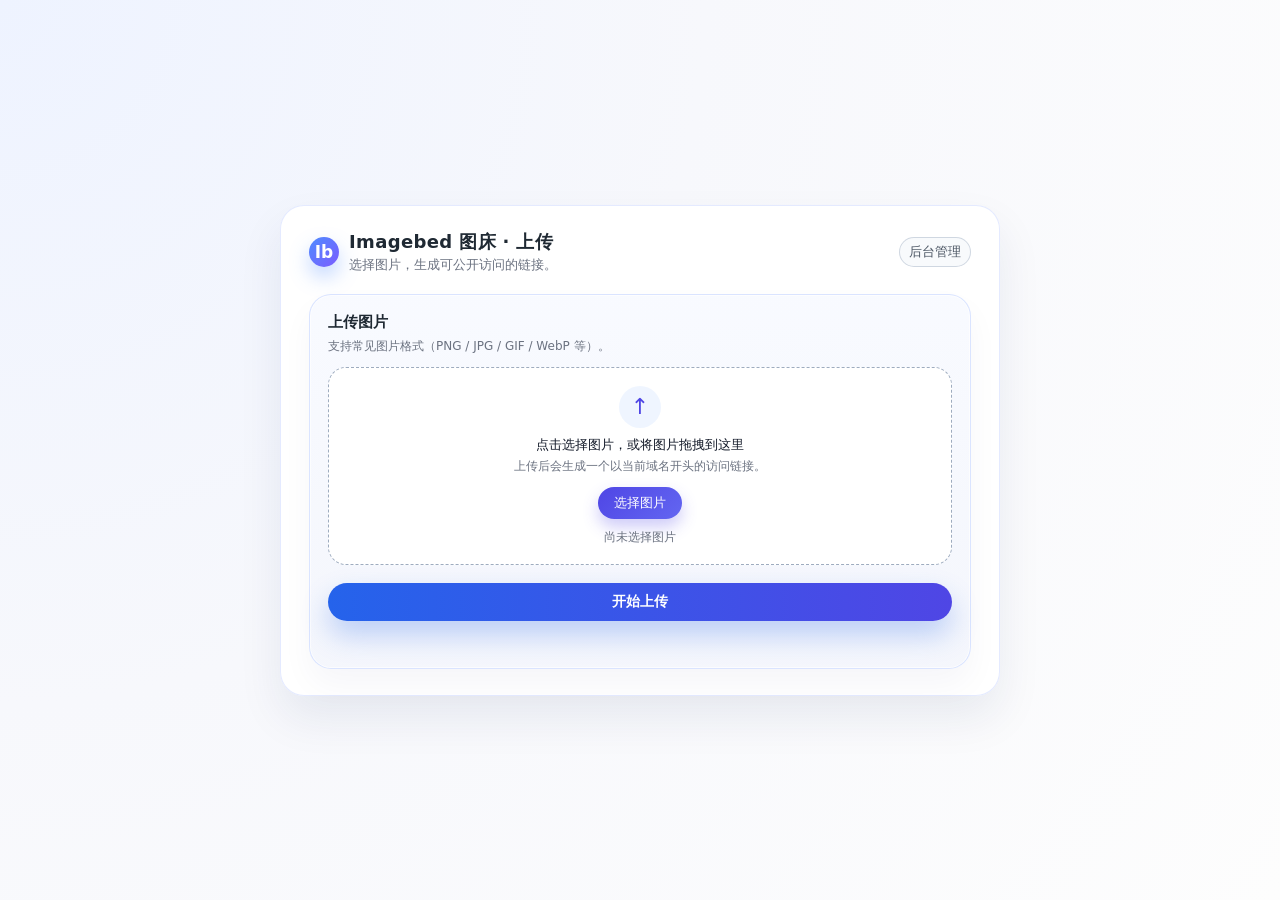
==== commit 31423c29: "feat(web): split CSS/JS and simplify texts" ====
--- a/web/index.html
+++ b/web/index.html
@@ -2,286 +2,16 @@
 <html lang="zh-CN">
 <head>
   <meta charset="UTF-8" />
-  <title>Imagebed 图床 · 上传</title>
+  <title>Imagebed 图床上传 | Cloudflare R2</title>
   <meta name="viewport" content="width=device-width, initial-scale=1" />
-  <style>
-    * {
-      box-sizing: border-box;
-      margin: 0;
-      padding: 0;
-    }
-    body {
-      min-height: 100vh;
-      font-family: -apple-system, BlinkMacSystemFont, "SF Pro Text", system-ui,
-        "Segoe UI", Roboto, "Helvetica Neue", Arial, "PingFang SC", "Microsoft Yahei", sans-serif;
-      background: radial-gradient(circle at top left, #eef3ff, #f7f8fc 45%, #fdfdfd 100%);
-      color: #1f2933;
-      display: flex;
-      align-items: center;
-      justify-content: center;
-      padding: 32px 16px;
-    }
-    .shell {
-      width: 100%;
-      max-width: 720px;
-      background: rgba(255, 255, 255, 0.96);
-      border-radius: 24px;
-      box-shadow: 0 22px 45px rgba(15, 35, 95, 0.08);
-      padding: 24px 28px 26px;
-      backdrop-filter: blur(14px);
-      border: 1px solid rgba(226, 232, 255, 0.9);
-    }
-
-    .header-row {
-      display: flex;
-      align-items: center;
-      justify-content: space-between;
-      gap: 16px;
-      margin-bottom: 20px;
-    }
-    .brand {
-      display: flex;
-      align-items: center;
-      gap: 10px;
-    }
-    .brand-logo {
-      width: 30px;
-      height: 30px;
-      border-radius: 999px;
-      background: linear-gradient(135deg, #4f8cff, #7b5cff);
-      display: flex;
-      align-items: center;
-      justify-content: center;
-      color: #fff;
-      font-size: 17px;
-      font-weight: 700;
-      box-shadow: 0 10px 20px rgba(79, 140, 255, 0.35);
-    }
-    .brand-text-main {
-      font-size: 18px;
-      font-weight: 650;
-      letter-spacing: 0.02em;
-    }
-    .brand-text-sub {
-      font-size: 13px;
-      color: #6b7280;
-      margin-top: 2px;
-    }
-    .header-right {
-      display: flex;
-      align-items: center;
-      gap: 10px;
-      font-size: 13px;
-    }
-    .header-link {
-      padding: 5px 9px;
-      border-radius: 999px;
-      border: 1px solid rgba(148, 163, 184, 0.4);
-      color: #4b5563;
-      text-decoration: none;
-      background: rgba(248, 250, 252, 0.95);
-      display: inline-flex;
-      align-items: center;
-      gap: 6px;
-    }
-    .header-link:hover {
-      background: #e5edff;
-      border-color: #c7d2fe;
-      color: #1f2937;
-    }
-
-    .upload-card {
-      border-radius: 22px;
-      padding: 18px 18px 20px;
-      background: linear-gradient(
-        180deg,
-        rgba(248, 250, 255, 0.96),
-        rgba(244, 246, 252, 0.96)
-      );
-      border: 1px solid rgba(216, 227, 255, 0.95);
-      box-shadow: inset 0 0 0 1px rgba(255, 255, 255, 0.7),
-        0 16px 32px rgba(15, 35, 95, 0.04);
-    }
-
-    .section-title {
-      font-size: 15px;
-      font-weight: 600;
-      margin-bottom: 6px;
-      display: flex;
-      align-items: center;
-      gap: 6px;
-    }
-    .section-sub {
-      font-size: 12px;
-      color: #6b7280;
-      margin-bottom: 12px;
-    }
-
-    .dropzone {
-      margin-top: 8px;
-      border-radius: 18px;
-      border: 1px dashed rgba(148, 163, 184, 0.9);
-      background: rgba(255, 255, 255, 0.95);
-      min-height: 180px;
-      display: flex;
-      flex-direction: column;
-      align-items: center;
-      justify-content: center;
-      text-align: center;
-      padding: 18px 14px;
-      cursor: pointer;
-      transition: border-color 0.15s ease, background 0.15s ease,
-        transform 0.08s ease;
-    }
-    .dropzone:hover {
-      border-color: #4f46e5;
-      background: #f5f7ff;
-      transform: translateY(-1px);
-    }
-    .dropzone-icon {
-      width: 42px;
-      height: 42px;
-      border-radius: 999px;
-      background: rgba(79, 140, 255, 0.09);
-      display: flex;
-      align-items: center;
-      justify-content: center;
-      color: #4f46e5;
-      margin-bottom: 8px;
-      font-size: 22px;
-    }
-    .dropzone-title {
-      font-size: 13px;
-      font-weight: 500;
-      margin-bottom: 4px;
-      color: #111827;
-    }
-    .dropzone-sub {
-      font-size: 12px;
-      color: #6b7280;
-      margin-bottom: 12px;
-    }
-
-    .btn-choose {
-      padding: 7px 16px;
-      border-radius: 999px;
-      border: none;
-      background: linear-gradient(135deg, #4f46e5, #6366f1);
-      color: #fff;
-      font-size: 13px;
-      font-weight: 500;
-      cursor: pointer;
-      box-shadow: 0 8px 16px rgba(79, 70, 229, 0.28);
-      display: inline-flex;
-      align-items: center;
-      gap: 6px;
-    }
-    .btn-choose:hover {
-      filter: brightness(1.04);
-      transform: translateY(-0.5px);
-    }
-
-    .file-name {
-      margin-top: 10px;
-      font-size: 12px;
-      color: #6b7280;
-      max-width: 100%;
-      word-break: break-all;
-    }
-
-    .btn-upload {
-      margin-top: 18px;
-      width: 100%;
-      padding: 10px 14px;
-      border-radius: 999px;
-      border: none;
-      background: linear-gradient(90deg, #2563eb, #4f46e5);
-      color: #fff;
-      font-size: 14px;
-      font-weight: 600;
-      cursor: pointer;
-      box-shadow: 0 14px 28px rgba(37, 99, 235, 0.28);
-      display: flex;
-      align-items: center;
-      justify-content: center;
-      gap: 8px;
-    }
-    .btn-upload:disabled {
-      opacity: 0.6;
-      cursor: default;
-      box-shadow: none;
-    }
-
-    .status-line {
-      margin-top: 10px;
-      font-size: 12px;
-      color: #6b7280;
-      min-height: 17px;
-    }
-    .status-line strong {
-      color: #111827;
-    }
-
-    .result-box {
-      margin-top: 12px;
-      padding: 10px 10px 9px;
-      border-radius: 14px;
-      border: 1px solid rgba(191, 219, 254, 0.9);
-      background: #eff6ff;
-      font-size: 12px;
-    }
-    .result-label {
-      color: #1d4ed8;
-      font-weight: 600;
-      margin-bottom: 4px;
-    }
-    .result-url-row {
-      display: flex;
-      gap: 8px;
-      align-items: center;
-    }
-    .result-input {
-      flex: 1;
-      padding: 6px 8px;
-      border-radius: 9px;
-      border: 1px solid rgba(148, 163, 184, 0.7);
-      font-size: 12px;
-      background: white;
-      color: #111827;
-    }
-    .btn-copy {
-      padding: 6px 9px;
-      border-radius: 999px;
-      border: none;
-      background: #2563eb;
-      color: white;
-      font-size: 11px;
-      cursor: pointer;
-    }
-    .btn-copy:hover {
-      filter: brightness(1.05);
-    }
-
-    input[type="file"] {
-      display: none;
-    }
-
-    @media (max-width: 640px) {
-      .shell {
-        padding: 18px 14px 20px;
-        border-radius: 18px;
-      }
-      .header-row {
-        flex-direction: column;
-        align-items: flex-start;
-        gap: 6px;
-      }
-      .header-right {
-        align-self: stretch;
-        justify-content: space-between;
-      }
-    }
-  </style>
+  <meta name="description" content="使用 Imagebed 图床将图片上传到 Cloudflare R2，一键生成可公开访问的链接，支持 PNG、JPG、GIF、WebP 等格式。" />
+  <meta name="keywords" content="图床, Imagebed, 图片上传, Cloudflare R2, 外链图片" />
+  <meta name="robots" content="index,follow" />
+  <meta property="og:title" content="Imagebed 图床 · 上传" />
+  <meta property="og:description" content="选择图片，一键上传，获取稳定的公开访问链接。" />
+  <meta property="og:type" content="website" />
+  <meta property="og:locale" content="zh_CN" />
+  <link rel="stylesheet" href="index.css" />
 </head>
 <body>
   <div class="shell">
@@ -290,7 +20,7 @@
         <div class="brand-logo">Ib</div>
         <div>
           <div class="brand-text-main">Imagebed 图床 · 上传</div>
-          <div class="brand-text-sub">选择图片，一键上传，获取可公开访问的链接。</div>
+          <div class="brand-text-sub">选择图片，生成可公开访问的链接。</div>
         </div>
       </div>
       <div class="header-right">
@@ -310,13 +40,11 @@
         <div class="file-name" id="file-name">尚未选择图片</div>
       </div>
 
-      <button class="btn-upload" id="btn-upload">
-        开始上传
-      </button>
+      <button class="btn-upload" id="btn-upload">开始上传</button>
 
       <div class="status-line" id="status-text"></div>
 
-      <div class="result-box" id="result-box" style="display: none;">
+      <div class="result-box" id="result-box" style="display:none;">
         <div class="result-label">图片访问链接</div>
         <div class="result-url-row">
           <input id="result-url" class="result-input" readonly />
@@ -328,105 +56,6 @@
 
   <input type="file" id="file-input" accept="image/*" />
 
-  <script>
-    const fileInput = document.getElementById("file-input");
-    const dropzone = document.getElementById("dropzone");
-    const btnChoose = document.getElementById("btn-choose");
-    const btnUpload = document.getElementById("btn-upload");
-    const fileNameEl = document.getElementById("file-name");
-    const statusText = document.getElementById("status-text");
-    const resultBox = document.getElementById("result-box");
-    const resultUrl = document.getElementById("result-url");
-    const btnCopy = document.getElementById("btn-copy");
-
-    function setStatus(msg) {
-      statusText.textContent = msg || "";
-    }
-
-    function handleFiles(files) {
-      if (!files || !files.length) return;
-      const f = files[0];
-      fileInput.files = files;
-      fileNameEl.textContent = f.name + " · " + Math.round(f.size / 1024) + " KB";
-      resultBox.style.display = "none";
-      setStatus("");
-    }
-
-    btnChoose.addEventListener("click", () => fileInput.click());
-    fileInput.addEventListener("change", (e) => handleFiles(e.target.files));
-
-    dropzone.addEventListener("dragover", (e) => {
-      e.preventDefault();
-      dropzone.style.borderColor = "#4f46e5";
-      dropzone.style.background = "#eef2ff";
-    });
-    dropzone.addEventListener("dragleave", (e) => {
-      e.preventDefault();
-      dropzone.style.borderColor = "rgba(148,163,184,0.9)";
-      dropzone.style.background = "rgba(255,255,255,0.95)";
-    });
-    dropzone.addEventListener("drop", (e) => {
-      e.preventDefault();
-      dropzone.style.borderColor = "rgba(148,163,184,0.9)";
-      dropzone.style.background = "rgba(255,255,255,0.95)";
-      handleFiles(e.dataTransfer.files);
-    });
-
-    btnUpload.addEventListener("click", async () => {
-      const files = fileInput.files;
-      if (!files || !files.length) {
-        setStatus("请先选择一张图片。");
-        return;
-      }
-
-      const form = new FormData();
-      form.append("file", files[0]);
-      // 如果以后启用 Turnstile，可以在这里 append turnstile_token。
-
-      btnUpload.disabled = true;
-      setStatus("正在上传，请稍候…");
-
-      try {
-        const resp = await fetch("/api/upload", {
-          method: "POST",
-          body: form,
-        });
-
-        const data = await resp.json().catch(() => ({}));
-
-        if (!resp.ok) {
-          throw new Error(data.error || resp.statusText || "上传失败");
-        }
-
-        const id = data.id || data.image_id || data.imageID;
-        if (!id) {
-          throw new Error("后端没有返回图片 ID。");
-        }
-
-        const url = `${location.protocol}//${location.host}/i/${id}`;
-        resultUrl.value = url;
-        resultBox.style.display = "block";
-        setStatus("上传成功！");
-      } catch (err) {
-        resultBox.style.display = "none";
-        setStatus("上传失败：" + (err && err.message ? err.message : String(err)));
-      } finally {
-        btnUpload.disabled = false;
-      }
-    });
-
-    btnCopy.addEventListener("click", async () => {
-      const text = resultUrl.value;
-      if (!text) return;
-      try {
-        await navigator.clipboard.writeText(text);
-        setStatus("链接已复制到剪贴板。");
-      } catch {
-        resultUrl.select();
-        document.execCommand("copy");
-        setStatus("链接已复制（旧版方式）。");
-      }
-    });
-  </script>
+  <script src="index.js"></script>
 </body>
 </html>
--- a/web/index.css
+++ b/web/index.css
@@ -0,0 +1 @@
+*{box-sizing:border-box;margin:0;padding:0}body{min-height:100vh;font-family:-apple-system,BlinkMacSystemFont,"SF Pro Text",system-ui,"Segoe UI",Roboto,"Helvetica Neue",Arial,"PingFang SC","Microsoft Yahei",sans-serif;background:radial-gradient(circle at top left,#eef3ff,#f7f8fc 45%,#fdfdfd 100%);color:#1f2933;display:flex;align-items:center;justify-content:center;padding:32px 16px}.shell{width:100%;max-width:720px;background:rgba(255,255,255,.96);border-radius:24px;box-shadow:0 22px 45px rgba(15,35,95,.08);padding:24px 28px 26px;backdrop-filter:blur(14px);border:1px solid rgba(226,232,255,.9)}.header-row{display:flex;align-items:center;justify-content:space-between;gap:16px;margin-bottom:20px}.brand{display:flex;align-items:center;gap:10px}.brand-logo{width:30px;height:30px;border-radius:999px;background:linear-gradient(135deg,#4f8cff,#7b5cff);display:flex;align-items:center;justify-content:center;color:#fff;font-size:17px;font-weight:700;box-shadow:0 10px 20px rgba(79,140,255,.35)}.brand-text-main{font-size:18px;font-weight:650;letter-spacing:.02em}.brand-text-sub{font-size:13px;color:#6b7280;margin-top:2px}.header-right{display:flex;align-items:center;gap:10px;font-size:13px}.header-link{padding:5px 9px;border-radius:999px;border:1px solid rgba(148,163,184,.4);color:#4b5563;text-decoration:none;background:rgba(248,250,252,.95);display:inline-flex;align-items:center;gap:6px}.header-link:hover{background:#e5edff;border-color:#c7d2fe;color:#1f2937}.upload-card{border-radius:22px;padding:18px 18px 20px;background:linear-gradient(180deg,rgba(248,250,255,.96),rgba(244,246,252,.96));border:1px solid rgba(216,227,255,.95);box-shadow:inset 0 0 0 1px rgba(255,255,255,.7),0 16px 32px rgba(15,35,95,.04)}.section-title{font-size:15px;font-weight:600;margin-bottom:6px;display:flex;align-items:center;gap:6px}.section-sub{font-size:12px;color:#6b7280;margin-bottom:12px}.dropzone{margin-top:8px;border-radius:18px;border:1px dashed rgba(148,163,184,.9);background:rgba(255,255,255,.95);min-height:180px;display:flex;flex-direction:column;align-items:center;justify-content:center;text-align:center;padding:18px 14px;cursor:pointer;transition:border-color .15s ease,background .15s ease,transform .08s ease}.dropzone:hover{border-color:#4f46e5;background:#f5f7ff;transform:translateY(-1px)}.dropzone-icon{width:42px;height:42px;border-radius:999px;background:rgba(79,140,255,.09);display:flex;align-items:center;justify-content:center;color:#4f46e5;margin-bottom:8px;font-size:22px}.dropzone-title{font-size:13px;font-weight:500;margin-bottom:4px;color:#111827}.dropzone-sub{font-size:12px;color:#6b7280;margin-bottom:12px}.btn-choose{padding:7px 16px;border-radius:999px;border:none;background:linear-gradient(135deg,#4f46e5,#6366f1);color:#fff;font-size:13px;font-weight:500;cursor:pointer;box-shadow:0 8px 16px rgba(79,70,229,.28);display:inline-flex;align-items:center;gap:6px}.btn-choose:hover{filter:brightness(1.04);transform:translateY(-.5px)}.file-name{margin-top:10px;font-size:12px;color:#6b7280;max-width:100%;word-break:break-all}.btn-upload{margin-top:18px;width:100%;padding:10px 14px;border-radius:999px;border:none;background:linear-gradient(90deg,#2563eb,#4f46e5);color:#fff;font-size:14px;font-weight:600;cursor:pointer;box-shadow:0 14px 28px rgba(37,99,235,.28);display:flex;align-items:center;justify-content:center;gap:8px}.btn-upload:disabled{opacity:.6;cursor:default;box-shadow:none}.status-line{margin-top:10px;font-size:12px;color:#6b7280;min-height:17px}.status-line strong{color:#111827}.result-box{margin-top:12px;padding:10px 10px 9px;border-radius:14px;border:1px solid rgba(191,219,254,.9);background:#eff6ff;font-size:12px}.result-label{color:#1d4ed8;font-weight:600;margin-bottom:4px}.result-url-row{display:flex;gap:8px;align-items:center}.result-input{flex:1;padding:6px 8px;border-radius:9px;border:1px solid rgba(148,163,184,.7);font-size:12px;background:#fff;color:#111827}.btn-copy{padding:6px 9px;border-radius:999px;border:none;background:#2563eb;color:#fff;font-size:11px;cursor:pointer}.btn-copy:hover{filter:brightness(1.05)}input[type=file]{display:none}@media (max-width:640px){.shell{padding:18px 14px 20px;border-radius:18px}.header-row{flex-direction:column;align-items:flex-start;gap:6px}.header-right{align-self:stretch;justify-content:space-between}}
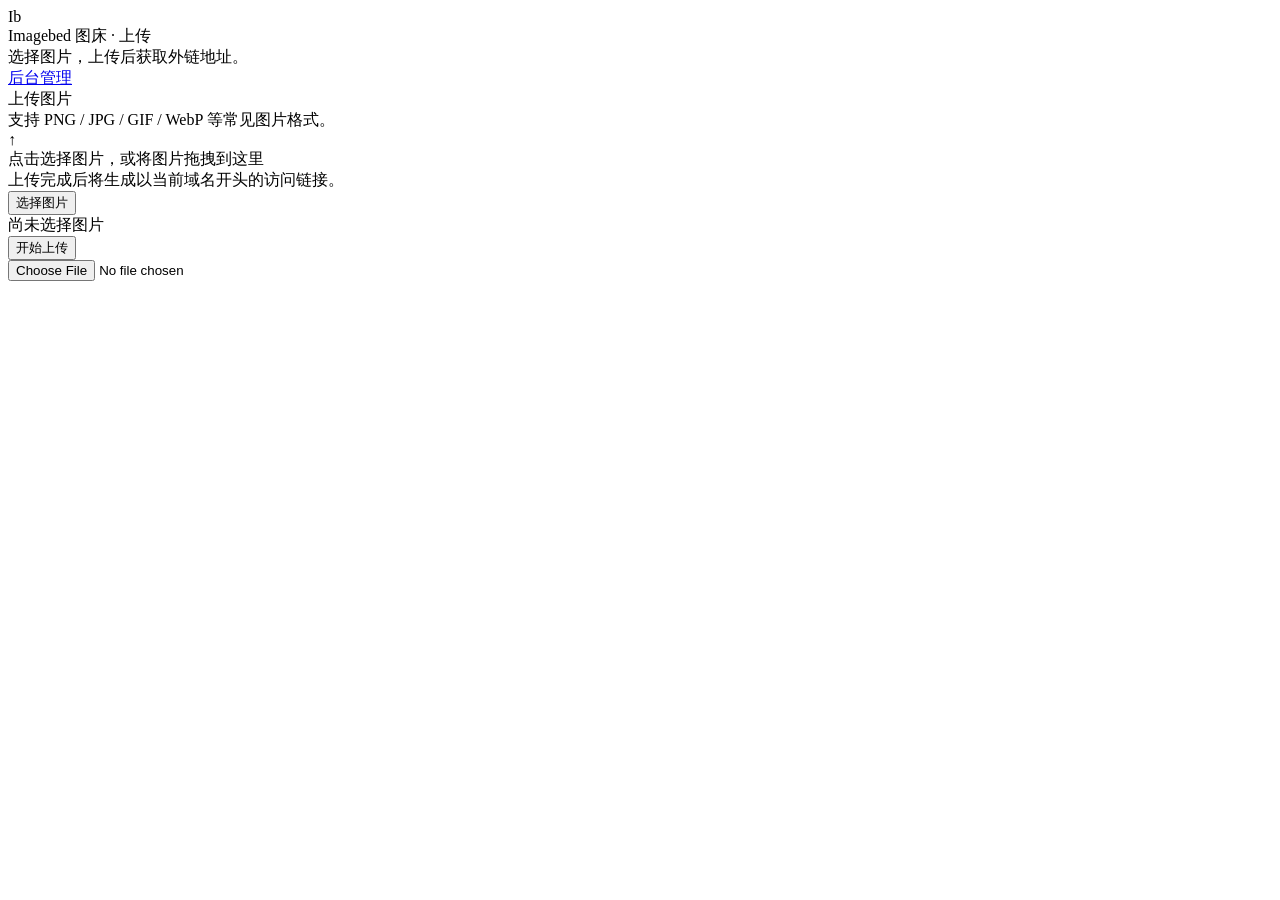
==== commit 92d4e2cd: "feat: integrate Turnstile for upload and admin login" ====
--- a/web/index.html
+++ b/web/index.html
@@ -2,16 +2,12 @@
 <html lang="zh-CN">
 <head>
   <meta charset="UTF-8" />
-  <title>Imagebed 图床上传 | Cloudflare R2</title>
+  <title>Imagebed 图床 · 上传</title>
   <meta name="viewport" content="width=device-width, initial-scale=1" />
-  <meta name="description" content="使用 Imagebed 图床将图片上传到 Cloudflare R2，一键生成可公开访问的链接，支持 PNG、JPG、GIF、WebP 等格式。" />
-  <meta name="keywords" content="图床, Imagebed, 图片上传, Cloudflare R2, 外链图片" />
-  <meta name="robots" content="index,follow" />
-  <meta property="og:title" content="Imagebed 图床 · 上传" />
-  <meta property="og:description" content="选择图片，一键上传，获取稳定的公开访问链接。" />
-  <meta property="og:type" content="website" />
-  <meta property="og:locale" content="zh_CN" />
-  <link rel="stylesheet" href="index.css" />
+  <meta name="description" content="Imagebed 轻量图床，支持常见图片格式一键上传，生成可公开访问的图片链接。" />
+  <link rel="canonical" href="/" />
+  <link rel="stylesheet" href="/index.css" />
+  <script src="/index.js" defer></script>
 </head>
 <body>
   <div class="shell">
@@ -20,7 +16,7 @@
         <div class="brand-logo">Ib</div>
         <div>
           <div class="brand-text-main">Imagebed 图床 · 上传</div>
-          <div class="brand-text-sub">选择图片，生成可公开访问的链接。</div>
+          <div class="brand-text-sub">选择图片，上传后获取外链地址。</div>
         </div>
       </div>
       <div class="header-right">
@@ -30,12 +26,12 @@
 
     <div class="upload-card">
       <div class="section-title">上传图片</div>
-      <div class="section-sub">支持常见图片格式（PNG / JPG / GIF / WebP 等）。</div>
+      <div class="section-sub">支持 PNG / JPG / GIF / WebP 等常见图片格式。</div>
 
       <div class="dropzone" id="dropzone">
         <div class="dropzone-icon">↑</div>
         <div class="dropzone-title">点击选择图片，或将图片拖拽到这里</div>
-        <div class="dropzone-sub">上传后会生成一个以当前域名开头的访问链接。</div>
+        <div class="dropzone-sub">上传完成后将生成以当前域名开头的访问链接。</div>
         <button class="btn-choose" id="btn-choose">选择图片</button>
         <div class="file-name" id="file-name">尚未选择图片</div>
       </div>
@@ -44,7 +40,7 @@
 
       <div class="status-line" id="status-text"></div>
 
-      <div class="result-box" id="result-box" style="display:none;">
+      <div class="result-box" id="result-box" style="display: none;">
         <div class="result-label">图片访问链接</div>
         <div class="result-url-row">
           <input id="result-url" class="result-input" readonly />
@@ -55,7 +51,5 @@
   </div>
 
   <input type="file" id="file-input" accept="image/*" />
-
-  <script src="index.js"></script>
 </body>
 </html>
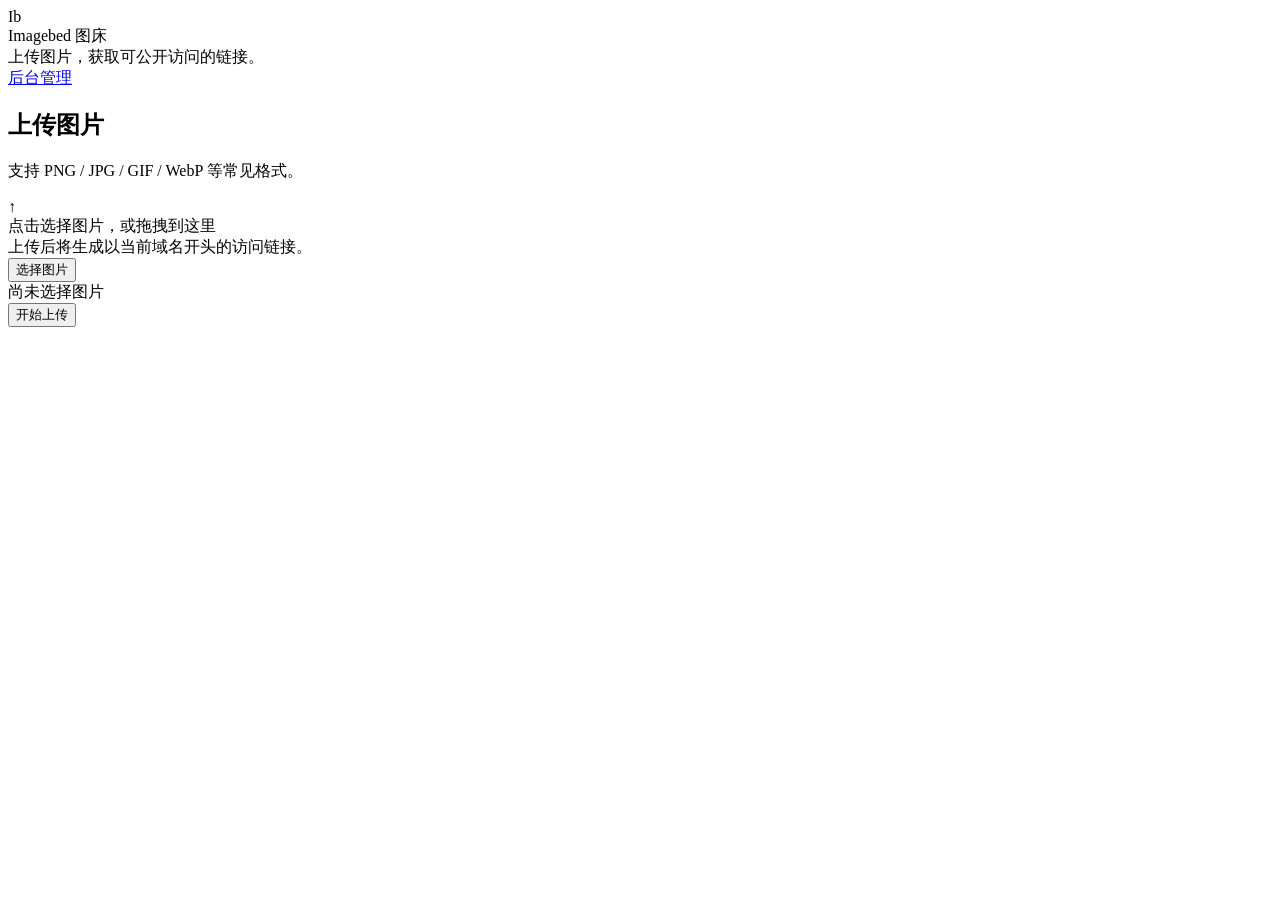
==== commit 4ede8455: "feat: update CSP, Turnstile middleware and front-end" ====
--- a/web/index.html
+++ b/web/index.html
@@ -2,54 +2,60 @@
 <html lang="zh-CN">
 <head>
   <meta charset="UTF-8" />
-  <title>Imagebed 图床 · 上传</title>
+  <title>Imagebed 图床 - 上传图片</title>
   <meta name="viewport" content="width=device-width, initial-scale=1" />
-  <meta name="description" content="Imagebed 轻量图床，支持常见图片格式一键上传，生成可公开访问的图片链接。" />
-  <link rel="canonical" href="/" />
+  <meta name="description" content="Imagebed 轻量图床服务，快速上传图片并获取直链。" />
   <link rel="stylesheet" href="/index.css" />
-  <script src="/index.js" defer></script>
 </head>
 <body>
-  <div class="shell">
-    <div class="header-row">
-      <div class="brand">
-        <div class="brand-logo">Ib</div>
+  <div class="ib-shell">
+    <header class="ib-header">
+      <div class="ib-brand">
+        <div class="ib-logo">Ib</div>
         <div>
-          <div class="brand-text-main">Imagebed 图床 · 上传</div>
-          <div class="brand-text-sub">选择图片，上传后获取外链地址。</div>
+          <div class="ib-brand-title">Imagebed 图床</div>
+          <div class="ib-brand-sub">上传图片，获取可公开访问的链接。</div>
         </div>
       </div>
-      <div class="header-right">
-        <a href="/admin" class="header-link">后台管理</a>
-      </div>
-    </div>
+      <nav class="ib-nav">
+        <a href="/admin" class="ib-nav-link">后台管理</a>
+      </nav>
+    </header>
+    <main class="ib-main">
+      <section class="ib-card">
+        <h1 class="ib-section-title">上传图片</h1>
+        <p class="ib-section-sub">支持 PNG / JPG / GIF / WebP 等常见格式。</p>
+        <div id="dropzone" class="ib-dropzone">
+          <div class="ib-drop-icon">↑</div>
+          <div class="ib-drop-title">点击选择图片，或拖拽到这里</div>
+          <div class="ib-drop-sub">上传后将生成以当前域名开头的访问链接。</div>
+          <button id="btn-choose" class="ib-btn ib-btn-secondary">选择图片</button>
+          <div id="file-name" class="ib-file-name">尚未选择图片</div>
+        </div>
+        <button id="btn-upload" class="ib-btn ib-btn-primary ib-btn-full">开始上传</button>
+        <div id="status-text" class="ib-status"></div>
+        <div id="result-box" class="ib-result" style="display:none;">
+          <div class="ib-result-label">图片链接</div>
+          <div class="ib-result-row">
+            <input id="result-url" class="ib-result-input" readonly />
+            <button id="btn-copy" class="ib-btn ib-btn-ghost">复制</button>
+          </div>
+        </div>
+      </section>
+    </main>
+  </div>
 
-    <div class="upload-card">
-      <div class="section-title">上传图片</div>
-      <div class="section-sub">支持 PNG / JPG / GIF / WebP 等常见图片格式。</div>
-
-      <div class="dropzone" id="dropzone">
-        <div class="dropzone-icon">↑</div>
-        <div class="dropzone-title">点击选择图片，或将图片拖拽到这里</div>
-        <div class="dropzone-sub">上传完成后将生成以当前域名开头的访问链接。</div>
-        <button class="btn-choose" id="btn-choose">选择图片</button>
-        <div class="file-name" id="file-name">尚未选择图片</div>
-      </div>
-
-      <button class="btn-upload" id="btn-upload">开始上传</button>
-
-      <div class="status-line" id="status-text"></div>
-
-      <div class="result-box" id="result-box" style="display: none;">
-        <div class="result-label">图片访问链接</div>
-        <div class="result-url-row">
-          <input id="result-url" class="result-input" readonly />
-          <button class="btn-copy" id="btn-copy">复制</button>
-        </div>
-      </div>
+  <!-- Turnstile 弹窗 -->
+  <div id="ts-overlay" class="ib-ts-overlay" style="display:none;">
+    <div class="ib-ts-modal">
+      <button id="ts-close" class="ib-ts-close" aria-label="关闭验证">×</button>
+      <div class="ib-ts-title">请完成人机验证</div>
+      <div id="ts-widget" class="ib-ts-widget"></div>
+      <div id="ts-hint" class="ib-ts-hint"></div>
     </div>
   </div>
 
-  <input type="file" id="file-input" accept="image/*" />
+  <input type="file" id="file-input" accept="image/*" style="display:none;" />
+  <script src="/index.js" defer></script>
 </body>
 </html>
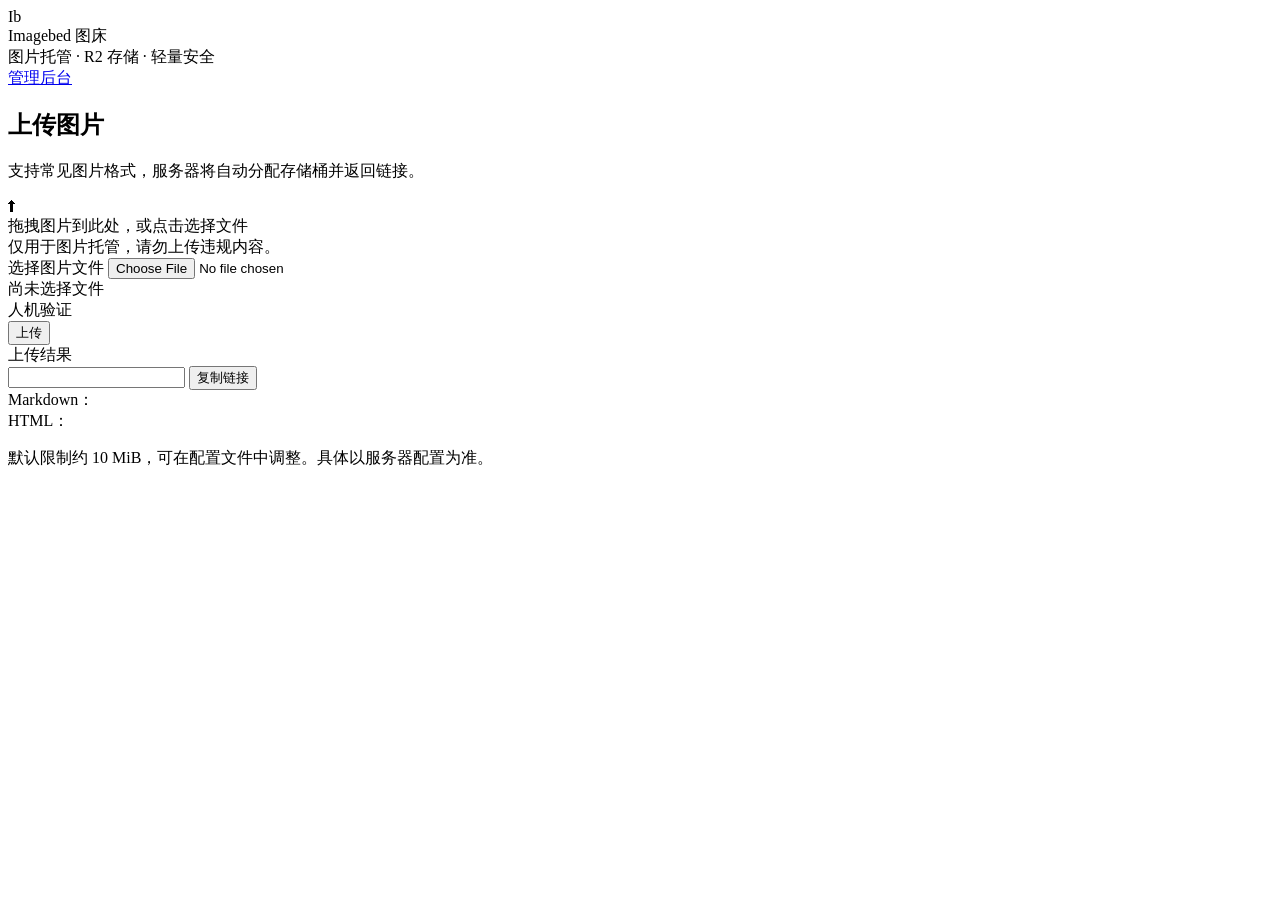
==== commit fe951a9c: "feat: per-bucket R2 endpoint and modern web UI" ====
--- a/web/index.html
+++ b/web/index.html
@@ -2,60 +2,76 @@
 <html lang="zh-CN">
 <head>
   <meta charset="UTF-8" />
-  <title>Imagebed 图床 - 上传图片</title>
+  <title>Imagebed 图床上传</title>
   <meta name="viewport" content="width=device-width, initial-scale=1" />
-  <meta name="description" content="Imagebed 轻量图床服务，快速上传图片并获取直链。" />
+  <meta name="description" content="轻量级图床服务，支持 Cloudflare R2，多桶与 Turnstile 防滥用。">
   <link rel="stylesheet" href="/index.css" />
 </head>
 <body>
-  <div class="ib-shell">
-    <header class="ib-header">
-      <div class="ib-brand">
-        <div class="ib-logo">Ib</div>
-        <div>
-          <div class="ib-brand-title">Imagebed 图床</div>
-          <div class="ib-brand-sub">上传图片，获取可公开访问的链接。</div>
+  <div class="upload-shell">
+    <header class="upload-header">
+      <div class="brand">
+        <div class="brand-logo">Ib</div>
+        <div class="brand-text">
+          <div class="brand-title">Imagebed 图床</div>
+          <div class="brand-sub">图片托管 · R2 存储 · 轻量安全</div>
         </div>
       </div>
-      <nav class="ib-nav">
-        <a href="/admin" class="ib-nav-link">后台管理</a>
-      </nav>
+      <div class="header-actions">
+        <a class="header-link" href="/admin">管理后台</a>
+      </div>
     </header>
-    <main class="ib-main">
-      <section class="ib-card">
-        <h1 class="ib-section-title">上传图片</h1>
-        <p class="ib-section-sub">支持 PNG / JPG / GIF / WebP 等常见格式。</p>
-        <div id="dropzone" class="ib-dropzone">
-          <div class="ib-drop-icon">↑</div>
-          <div class="ib-drop-title">点击选择图片，或拖拽到这里</div>
-          <div class="ib-drop-sub">上传后将生成以当前域名开头的访问链接。</div>
-          <button id="btn-choose" class="ib-btn ib-btn-secondary">选择图片</button>
-          <div id="file-name" class="ib-file-name">尚未选择图片</div>
+
+    <main class="upload-main">
+      <section class="upload-card">
+        <div class="upload-head">
+          <h1 class="upload-title">上传图片</h1>
+          <p class="upload-sub">支持常见图片格式，服务器将自动分配存储桶并返回链接。</p>
         </div>
-        <button id="btn-upload" class="ib-btn ib-btn-primary ib-btn-full">开始上传</button>
-        <div id="status-text" class="ib-status"></div>
-        <div id="result-box" class="ib-result" style="display:none;">
-          <div class="ib-result-label">图片链接</div>
-          <div class="ib-result-row">
-            <input id="result-url" class="ib-result-input" readonly />
-            <button id="btn-copy" class="ib-btn ib-btn-ghost">复制</button>
+
+        <div class="upload-msg" id="upload-msg"></div>
+
+        <form id="upload-form" class="upload-form" enctype="multipart/form-data">
+          <div id="drop-zone" class="drop-zone">
+            <div class="drop-inner">
+              <div class="drop-icon">⬆</div>
+              <div class="drop-title">拖拽图片到此处，或点击选择文件</div>
+              <div class="drop-sub">仅用于图片托管，请勿上传违规内容。</div>
+              <label class="file-trigger" for="upload-file">选择图片文件</label>
+              <input id="upload-file" name="file" type="file" accept="image/*" class="file-input" />
+              <div class="file-info" id="file-info">尚未选择文件</div>
+            </div>
           </div>
-        </div>
+
+          <div id="turnstile-container" class="turnstile-wrap hidden">
+            <div class="turnstile-label">人机验证</div>
+            <!-- JS 会在此插入 Turnstile 小组件 -->
+          </div>
+
+          <div class="upload-actions">
+            <button id="upload-submit" type="submit" class="btn-primary">上传</button>
+          </div>
+        </form>
+
+        <section id="upload-result" class="result-card">
+          <div class="result-title">上传结果</div>
+          <div class="result-row">
+            <input id="result-url" class="result-input" readonly />
+            <button id="copy-url" type="button" class="btn-secondary">复制链接</button>
+          </div>
+          <div class="result-extra">
+            <div>Markdown：<code id="result-md"></code></div>
+            <div>HTML：<code id="result-html"></code></div>
+          </div>
+        </section>
+
+        <p class="upload-footnote">
+          默认限制约 10 MiB，可在配置文件中调整。具体以服务器配置为准。
+        </p>
       </section>
     </main>
   </div>
 
-  <!-- Turnstile 弹窗 -->
-  <div id="ts-overlay" class="ib-ts-overlay" style="display:none;">
-    <div class="ib-ts-modal">
-      <button id="ts-close" class="ib-ts-close" aria-label="关闭验证">×</button>
-      <div class="ib-ts-title">请完成人机验证</div>
-      <div id="ts-widget" class="ib-ts-widget"></div>
-      <div id="ts-hint" class="ib-ts-hint"></div>
-    </div>
-  </div>
-
-  <input type="file" id="file-input" accept="image/*" style="display:none;" />
-  <script src="/index.js" defer></script>
+  <script src="/index.js"></script>
 </body>
 </html>
